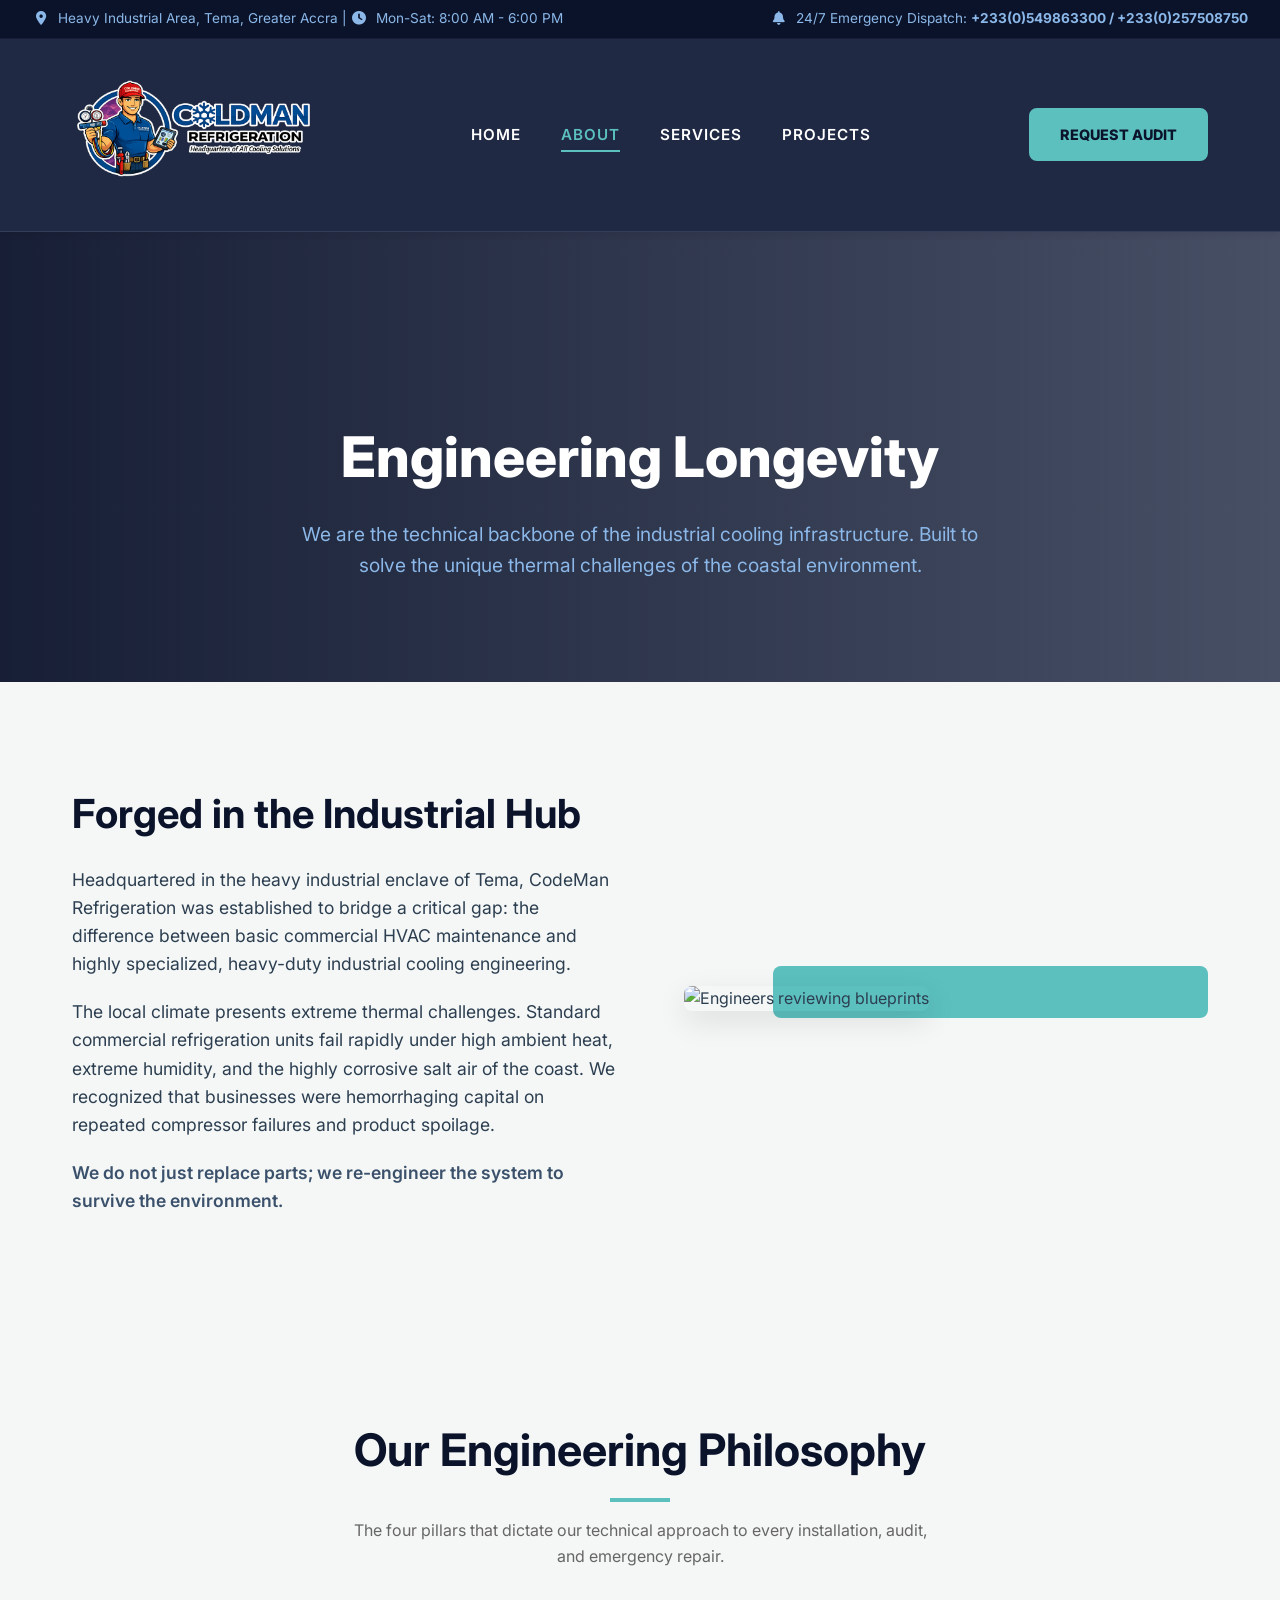
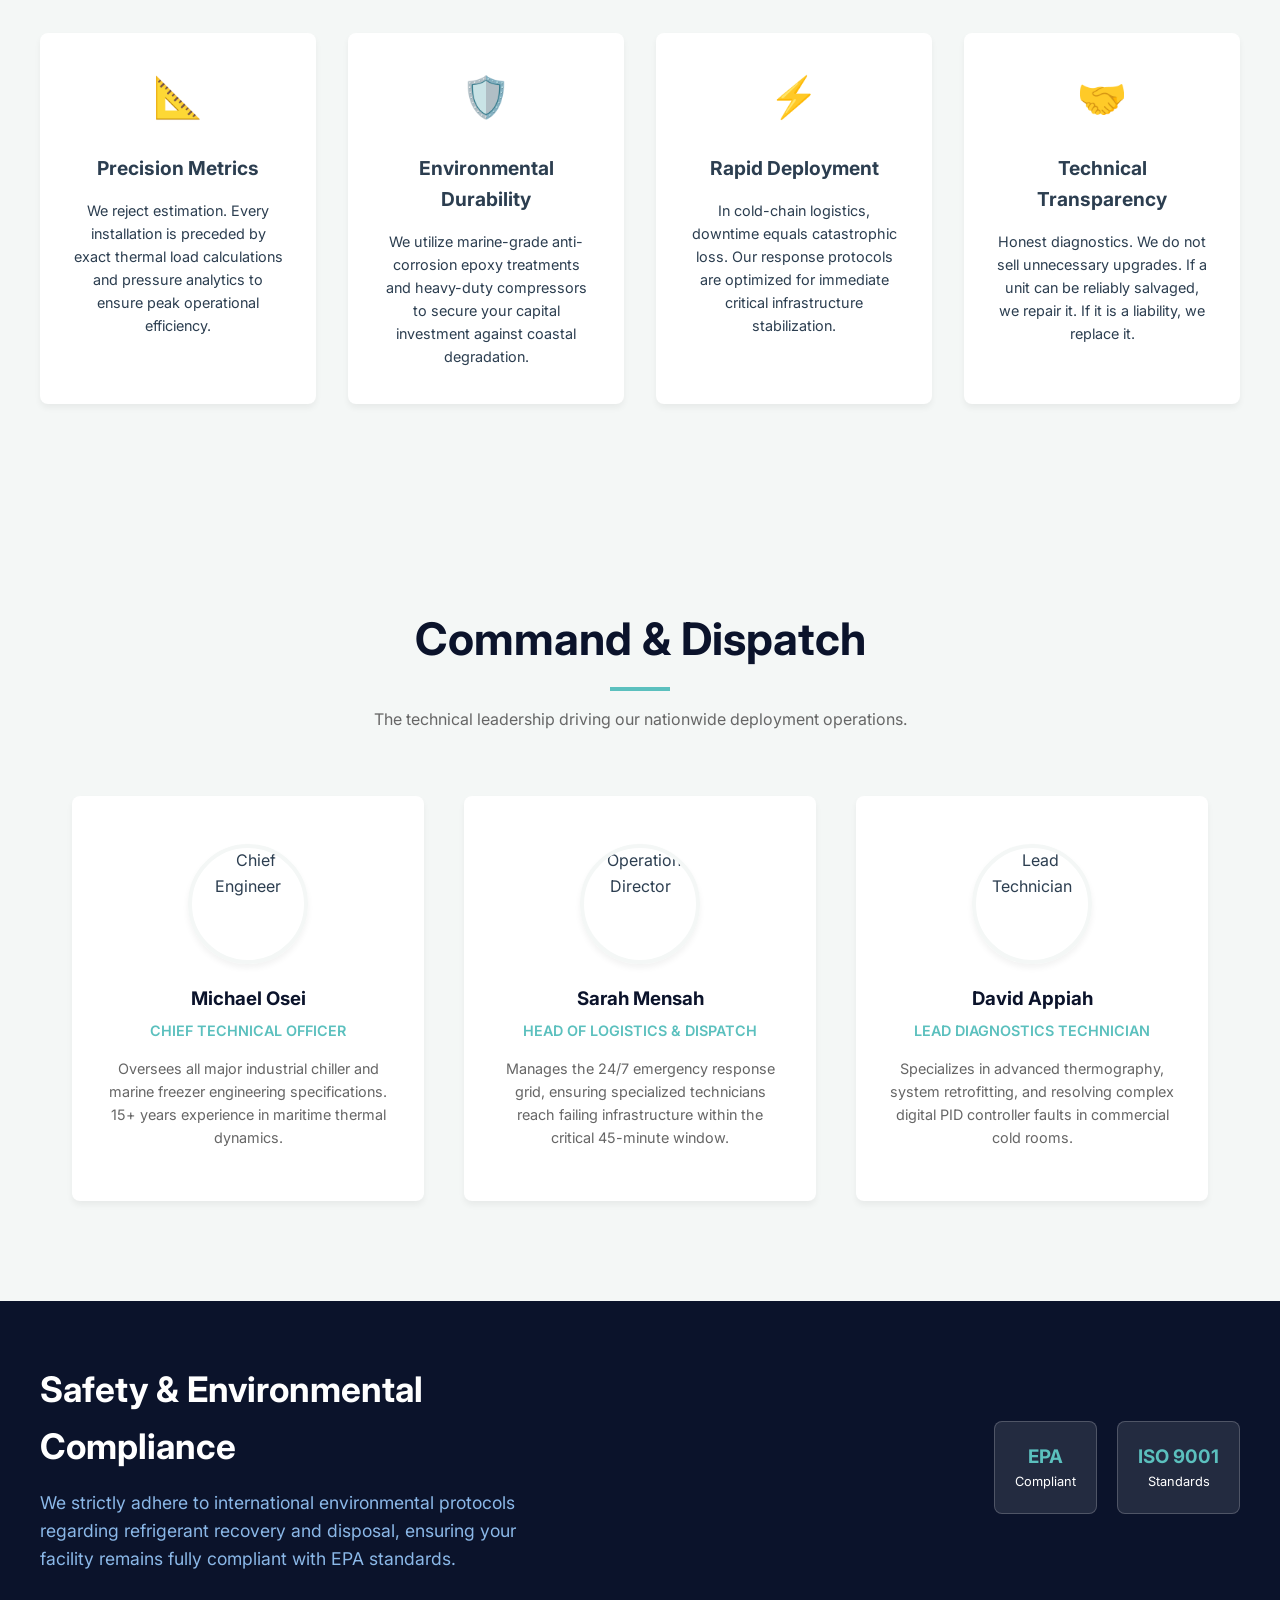
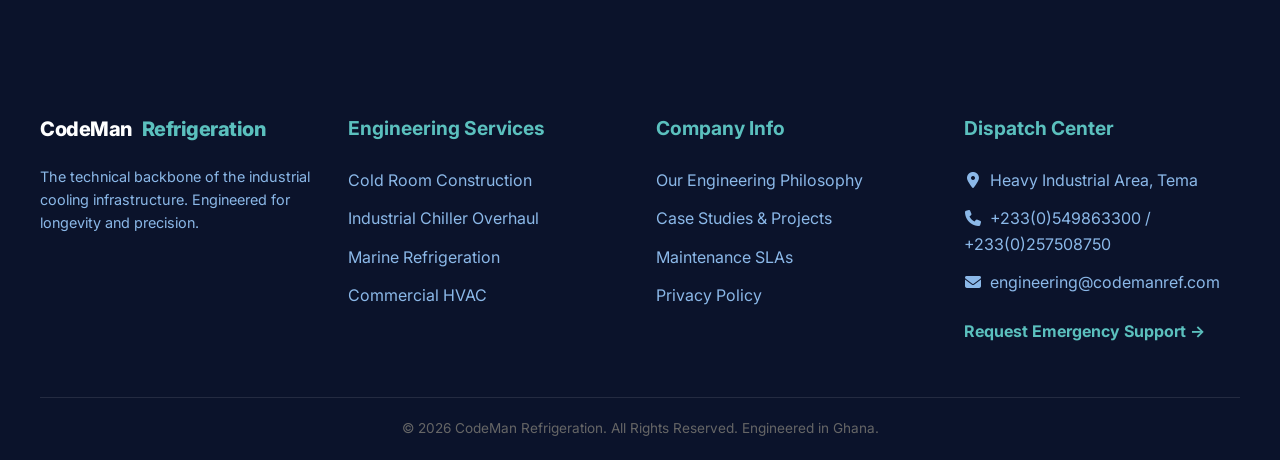
==== about.html @ 7877c906 "Add files via upload" ====
<!DOCTYPE html>
<html lang="en">
<head>
    <meta charset="UTF-8">
    <meta name="viewport" content="width=device-width, initial-scale=1.0">
    <meta name="description" content="The history, team, and engineering philosophy of CodeMan Refrigeration in Tema.">
    <title>About Us | CodeMan Refrigeration</title>
    <link rel="stylesheet" href="style.css">
    <link rel="stylesheet" href="https://cdnjs.cloudflare.com/ajax/libs/font-awesome/6.5.1/css/all.min.css">
    <style>
        /* Specific Styles for About Page Profiles */
        .team-image-wrapper {
            width: 120px;
            height: 120px;
            border-radius: 50%;
            overflow: hidden;
            margin: 0 auto 20px;
            border: 4px solid var(--bg-light);
            box-shadow: var(--shadow-sm);
        }
        .team-image-wrapper img {
            width: 100%;
            height: 100%;
            object-fit: cover;
        }
        .timeline-item {
            border-left: 3px solid var(--highlight);
            padding-left: 20px;
            margin-bottom: 30px;
            position: relative;
        }
        .timeline-item::before {
            content: '';
            position: absolute;
            left: -10px;
            top: 0;
            width: 17px;
            height: 17px;
            border-radius: 50%;
            background: var(--bg-dark);
            border: 3px solid var(--highlight);
        }
    </style>
</head>
<body>

    <div class="topbar">
        <div><i class="fa-solid fa-location-dot inline-icon"></i>Heavy Industrial Area, Tema, Greater Accra | <i class="fa-solid fa-clock inline-icon"></i>Mon-Sat: 8:00 AM - 6:00 PM</div>
        <div><i class="fa-solid fa-bell inline-icon"></i>24/7 Emergency Dispatch: <strong>+233(0)549863300 / +233(0)257508750</strong></div>
    </div>

    <header>
    <div class="nav-container">
        <a href="index.html" class="logo">
            <img src="logo.png" alt="Coldman Refrigeration Logo" class="header-logo">
        </a>
        <nav class="nav-links">
            <a href="index.html">Home</a>
            <a href="about.html" class="active" aria-current="page">About</a>
            <a href="services.html">Services</a>
            <a href="projects.html">Projects</a>
        </nav>
        <a href="contact.html" class="btn-primary">Request Audit</a>
    </div>
</header>

    <section class="hero" style="min-height: 50vh; background: linear-gradient(to right, rgba(11, 19, 43, 0.95), rgba(28, 37, 65, 0.8)), url('https://images.unsplash.com/photo-1504917595217-d4dc5ebe6122?ixlib=rb-4.0.3&auto=format&fit=crop&w=1920&q=80') center/cover; display: flex; align-items: center; padding-top: 80px;">
        <div class="container text-center animate-fade-in" style="color: var(--text-light);">
            <h1 style="font-size: 3.5rem; font-weight: 800; margin-bottom: 1rem;">Engineering Longevity</h1>
            <p style="font-size: 1.2rem; color: var(--text-muted); max-width: 700px; margin: 0 auto;">We are the technical backbone of the industrial cooling infrastructure. Built to solve the unique thermal challenges of the coastal environment.</p>
        </div>
    </section>

    <section class="section-padding container">
        <div class="grid-2" style="align-items: center;">
            <div>
                <h2 style="font-size: 2.5rem; color: var(--bg-dark); margin-bottom: 20px;">Forged in the Industrial Hub</h2>
                <p style="font-size: 1.1rem; margin-bottom: 20px;">Headquartered in the heavy industrial enclave of Tema, CodeMan Refrigeration was established to bridge a critical gap: the difference between basic commercial HVAC maintenance and highly specialized, heavy-duty industrial cooling engineering.</p>
                
                <p style="font-size: 1.1rem; margin-bottom: 20px;">The local climate presents extreme thermal challenges. Standard commercial refrigeration units fail rapidly under high ambient heat, extreme humidity, and the highly corrosive salt air of the coast. We recognized that businesses were hemorrhaging capital on repeated compressor failures and product spoilage.</p>
                
                <p style="font-size: 1.1rem; font-weight: 600; color: var(--accent-blue);">We do not just replace parts; we re-engineer the system to survive the environment.</p>
            </div>
            
            <div style="position: relative; padding: 20px;">
                <div style="position: absolute; top: 0; right: 0; width: 80%; height: 80%; background: var(--highlight); border-radius: var(--radius); z-index: -1;"></div>
                <img src="https://images.unsplash.com/photo-1581091226825-a6a2a5aee158?ixlib=rb-4.0.3&auto=format&fit=crop&w=800&q=80" alt="Engineers reviewing blueprints" style="width: 100%; border-radius: var(--radius); box-shadow: var(--shadow-md);">
            </div>
        </div>
    </section>

    <section class="section-padding" style="background-color: var(--bg-light);">
        <div class="container">
            <div class="section-header">
                <h2>Our Engineering Philosophy</h2>
                <p style="max-width: 600px; margin: 0 auto; color: #666;">The four pillars that dictate our technical approach to every installation, audit, and emergency repair.</p>
            </div>

            <div class="grid-4">
                <div class="service-card text-center" style="padding: 2rem;">
                    <div class="service-icon" style="font-size: 2.5rem; color: var(--highlight);">📐</div>
                    <h3 style="font-size: 1.2rem; margin-bottom: 15px;">Precision Metrics</h3>
                    <p style="font-size: 0.9rem;">We reject estimation. Every installation is preceded by exact thermal load calculations and pressure analytics to ensure peak operational efficiency.</p>
                </div>

                <div class="service-card text-center" style="padding: 2rem;">
                    <div class="service-icon" style="font-size: 2.5rem; color: var(--highlight);">🛡️</div>
                    <h3 style="font-size: 1.2rem; margin-bottom: 15px;">Environmental Durability</h3>
                    <p style="font-size: 0.9rem;">We utilize marine-grade anti-corrosion epoxy treatments and heavy-duty compressors to secure your capital investment against coastal degradation.</p>
                </div>

                <div class="service-card text-center" style="padding: 2rem;">
                    <div class="service-icon" style="font-size: 2.5rem; color: var(--highlight);">⚡</div>
                    <h3 style="font-size: 1.2rem; margin-bottom: 15px;">Rapid Deployment</h3>
                    <p style="font-size: 0.9rem;">In cold-chain logistics, downtime equals catastrophic loss. Our response protocols are optimized for immediate critical infrastructure stabilization.</p>
                </div>

                <div class="service-card text-center" style="padding: 2rem;">
                    <div class="service-icon" style="font-size: 2.5rem; color: var(--highlight);">🤝</div>
                    <h3 style="font-size: 1.2rem; margin-bottom: 15px;">Technical Transparency</h3>
                    <p style="font-size: 0.9rem;">Honest diagnostics. We do not sell unnecessary upgrades. If a unit can be reliably salvaged, we repair it. If it is a liability, we replace it.</p>
                </div>
            </div>
        </div>
    </section>

    <section class="section-padding container">
        <div class="section-header">
            <h2>Command & Dispatch</h2>
            <p style="max-width: 600px; margin: 0 auto; color: #666;">The technical leadership driving our nationwide deployment operations.</p>
        </div>

        <div class="grid-3">
            <div class="service-card text-center">
                <div class="team-image-wrapper">
                    <img src="https://images.unsplash.com/photo-1560250097-0b93528c311a?ixlib=rb-4.0.3&auto=format&fit=crop&w=400&q=80" alt="Chief Engineer">
                </div>
                <h3 style="color: var(--bg-dark); margin-bottom: 5px;">Michael Osei</h3>
                <p style="color: var(--highlight); font-weight: 600; font-size: 0.9rem; text-transform: uppercase; margin-bottom: 15px;">Chief Technical Officer</p>
                <p style="font-size: 0.9rem; color: #666;">Oversees all major industrial chiller and marine freezer engineering specifications. 15+ years experience in maritime thermal dynamics.</p>
            </div>

            <div class="service-card text-center">
                <div class="team-image-wrapper">
                    <img src="https://images.unsplash.com/photo-1573496359142-b8d87734a5a2?ixlib=rb-4.0.3&auto=format&fit=crop&w=400&q=80" alt="Operations Director">
                </div>
                <h3 style="color: var(--bg-dark); margin-bottom: 5px;">Sarah Mensah</h3>
                <p style="color: var(--highlight); font-weight: 600; font-size: 0.9rem; text-transform: uppercase; margin-bottom: 15px;">Head of Logistics & Dispatch</p>
                <p style="font-size: 0.9rem; color: #666;">Manages the 24/7 emergency response grid, ensuring specialized technicians reach failing infrastructure within the critical 45-minute window.</p>
            </div>

            <div class="service-card text-center">
                <div class="team-image-wrapper">
                    <img src="https://images.unsplash.com/photo-1581092795360-fd1ca04f0952?ixlib=rb-4.0.3&auto=format&fit=crop&w=400&q=80" alt="Lead Technician">
                </div>
                <h3 style="color: var(--bg-dark); margin-bottom: 5px;">David Appiah</h3>
                <p style="color: var(--highlight); font-weight: 600; font-size: 0.9rem; text-transform: uppercase; margin-bottom: 15px;">Lead Diagnostics Technician</p>
                <p style="font-size: 0.9rem; color: #666;">Specializes in advanced thermography, system retrofitting, and resolving complex digital PID controller faults in commercial cold rooms.</p>
            </div>
        </div>
    </section>

    <section style="background-color: var(--bg-dark); color: white; padding: 60px 2rem; text-align: center;">
        <div class="container grid-2" style="align-items: center; text-align: left;">
            <div>
                <h2 style="font-size: 2.2rem; margin-bottom: 15px;">Safety & Environmental Compliance</h2>
                <p style="color: var(--text-muted); font-size: 1.1rem; max-width: 500px;">We strictly adhere to international environmental protocols regarding refrigerant recovery and disposal, ensuring your facility remains fully compliant with EPA standards.</p>
            </div>
            <div style="display: flex; gap: 20px; justify-content: flex-end; flex-wrap: wrap;">
                <div style="background: rgba(255,255,255,0.1); padding: 20px; border-radius: var(--radius); text-align: center; border: 1px solid rgba(255,255,255,0.2);">
                    <h3 style="color: var(--highlight);">EPA</h3>
                    <p style="font-size: 0.8rem;">Compliant</p>
                </div>
                <div style="background: rgba(255,255,255,0.1); padding: 20px; border-radius: var(--radius); text-align: center; border: 1px solid rgba(255,255,255,0.2);">
                    <h3 style="color: var(--highlight);">ISO 9001</h3>
                    <p style="font-size: 0.8rem;">Standards</p>
                </div>
            </div>
        </div>
    </section>

    <footer class="fat-footer">
        <div class="container grid-4 footer-top">
            <div style="grid-column: span 1;">
                <a href="index.html" class="logo" style="margin-bottom: 20px;">CodeMan<span>Refrigeration</span></a>
                <p style="color: var(--text-muted); font-size: 0.9rem;">The technical backbone of the industrial cooling infrastructure. Engineered for longevity and precision.</p>
            </div>
            
            <div class="footer-lists">
                <h4>Engineering Services</h4>
                <ul>
                    <li><a href="services.html#coldrooms">Cold Room Construction</a></li>
                    <li><a href="services.html#chillers">Industrial Chiller Overhaul</a></li>
                    <li><a href="services.html#marine">Marine Refrigeration</a></li>
                    <li><a href="services.html#hvac">Commercial HVAC</a></li>
                </ul>
            </div>

            <div class="footer-lists">
                <h4>Company Info</h4>
                <ul>
                    <li><a href="about.html">Our Engineering Philosophy</a></li>
                    <li><a href="projects.html">Case Studies & Projects</a></li>
                    <li><a href="terms.html">Maintenance SLAs</a></li>
                    <li><a href="privacy.html">Privacy Policy</a></li>
                </ul>
            </div>

            <div class="footer-lists">
                <h4>Dispatch Center</h4>
                <ul>
                    <li style="color: var(--text-muted);"><i class="fa-solid fa-location-dot inline-icon"></i>Heavy Industrial Area, Tema</li>
                    <li style="color: var(--text-muted);"><i class="fa-solid fa-phone inline-icon"></i>+233(0)549863300 / +233(0)257508750</li>
                    <li style="color: var(--text-muted);"><i class="fa-solid fa-envelope inline-icon"></i>engineering@codemanref.com</li>
                    <li><a href="contact.html" style="color: var(--highlight); font-weight: bold; display: inline-block; margin-top: 10px;">Request Emergency Support &rarr;</a></li>
                </ul>
            </div>
        </div>
        <div class="container text-center" style="font-size: 0.85rem; color: #666;">
            <p>&copy; 2026 CodeMan Refrigeration. All Rights Reserved. Engineered in Ghana.</p>
        </div>
    </footer>

</body>
</html>
---- style.css ----
/* ==========================================================================
   CodeMan Refrigeration - Master Stylesheet
   ========================================================================== */

@import url('https://fonts.googleapis.com/css2?family=Inter:wght@300;400;600;800&family=Roboto+Mono:wght@400;700&display=swap');

:root {
    /* Color Palette */
    --bg-dark: #0B132B;
    --bg-panel: #1C2541;
    --accent-blue: #3A506B;
    --highlight: #5BC0BE;
    --highlight-hover: #4eb0ae;
    --text-light: #FFFFFF;
    --text-muted: #8bb8e8;
    --bg-light: #f4f7f6;
    --text-dark: #2c3e50;
    --danger: #e74c3c;
    --success: #2ecc71;

    /* Typography */
    --font-primary: 'Inter', sans-serif;
    --font-mono: 'Roboto Mono', monospace;

    /* Layout & Transitions */
    --transition: all 0.3s cubic-bezier(0.25, 0.8, 0.25, 1);
    --radius: 8px;
    --shadow-sm: 0 4px 6px rgba(0,0,0,0.05);
    --shadow-md: 0 10px 30px rgba(0,0,0,0.1);
}

/* --- Base Reset & Accessibility --- */
*, *::before, *::after {
    margin: 0;
    padding: 0;
    box-sizing: border-box;
}

html {
    scroll-behavior: smooth;
}

body {
    font-family: var(--font-primary);
    background-color: var(--bg-light);
    color: var(--text-dark);
    line-height: 1.6;
    overflow-x: hidden;
}

/* Custom Scrollbar */
::-webkit-scrollbar { width: 10px; }
::-webkit-scrollbar-track { background: var(--bg-light); }
::-webkit-scrollbar-thumb { background: var(--accent-blue); border-radius: 5px; }
::-webkit-scrollbar-thumb:hover { background: var(--bg-panel); }

/* --- Topbar & Navigation --- */
.topbar {
    background-color: var(--bg-dark);
    color: var(--text-muted);
    font-size: 0.85rem;
    padding: 8px 2rem;
    display: flex;
    justify-content: space-between;
    border-bottom: 1px solid rgba(255,255,255,0.05);
}

header {
    background-color: rgba(28, 37, 65, 0.98);
    backdrop-filter: blur(10px);
    position: sticky;
    width: 100%;
    top: 0;
    z-index: 1000;
    border-bottom: 1px solid rgba(255, 255, 255, 0.1);
    box-shadow: var(--shadow-sm);
}

.nav-container {
    max-width: 1200px;
    margin: 0 auto;
    padding: 1rem 2rem;
    display: flex;
    justify-content: space-between;
    align-items: center;
}
.logo {
    display: flex;
    align-items: center;
    text-decoration: none;
}

.header-logo {
    /* Constrain the height to fit the header naturally */
    max-height: 160px; 
    width: auto;
    /* Optional: Add a slight negative margin if the image has built-in white space */
    object-fit: contain;
}

.logo {
    font-size: 1.8rem;
    font-weight: 800;
    color: var(--text-light);
    text-decoration: none;
    letter-spacing: -0.5px;
    display: flex;
    align-items: center;
    gap: 10px;
}

.logo span { color: var(--highlight); }

.nav-links {
    display: flex;
    gap: 2.5rem;
}

.nav-links a {
    color: var(--text-light);
    text-decoration: none;
    font-weight: 600;
    font-size: 0.95rem;
    text-transform: uppercase;
    letter-spacing: 1px;
    position: relative;
    transition: var(--transition);
}

.nav-links a::after {
    content: '';
    position: absolute;
    width: 0;
    height: 2px;
    bottom: -5px;
    left: 0;
    background-color: var(--highlight);
    transition: var(--transition);
}

.nav-links a:hover::after, .nav-links a.active::after { width: 100%; }
.nav-links a:hover, .nav-links a.active { color: var(--highlight); }

/* --- Buttons --- */
.btn-primary {
    background-color: var(--highlight);
    color: var(--bg-dark);
    padding: 0.8rem 1.8rem;
    border-radius: var(--radius);
    text-decoration: none;
    font-weight: 800;
    text-transform: uppercase;
    font-size: 0.9rem;
    transition: var(--transition);
    border: 2px solid var(--highlight);
    cursor: pointer;
    display: inline-block;
}

.btn-primary:hover {
    background-color: transparent;
    color: var(--highlight);
    transform: translateY(-2px);
    box-shadow: 0 4px 15px rgba(91, 192, 190, 0.3);
}

.btn-secondary {
    background-color: transparent;
    color: var(--text-light);
    padding: 0.8rem 1.8rem;
    border-radius: var(--radius);
    text-decoration: none;
    font-weight: 800;
    text-transform: uppercase;
    border: 2px solid var(--text-light);
    transition: var(--transition);
}

.btn-secondary:hover {
    background-color: var(--text-light);
    color: var(--bg-dark);
}
.inline-icon {
    display: inline-block;
    width: 1.1rem;
    margin-right: 0.5rem;
    text-align: center;
}
/* --- Layout & Utilities --- */
.section-padding { padding: 100px 2rem; }
.container { max-width: 1200px; margin: 0 auto; }
.text-center { text-align: center; }
.mt-2 { margin-top: 2rem; }
.mb-2 { margin-bottom: 2rem; }

.section-header {
    text-align: center;
    margin-bottom: 4rem;
    max-width: 800px;
    margin-left: auto;
    margin-right: auto;
}

.section-header h2 {
    font-size: 2.8rem;
    color: var(--bg-dark);
    margin-bottom: 1rem;
    position: relative;
    padding-bottom: 15px;
}

.section-header h2::after {
    content: '';
    position: absolute;
    bottom: 0;
    left: 50%;
    transform: translateX(-50%);
    width: 60px;
    height: 4px;
    background-color: var(--highlight);
}

/* --- Grids & Cards --- */
.grid-2 { display: grid; grid-template-columns: repeat(2, 1fr); gap: 3rem; }
.grid-3 { display: grid; grid-template-columns: repeat(auto-fit, minmax(320px, 1fr)); gap: 2.5rem; align-items: start; justify-items: stretch; }
.grid-4 { display: grid; grid-template-columns: repeat(auto-fit, minmax(250px, 1fr)); gap: 2rem; }

.project-image-wrapper {
    overflow: hidden;
    border-radius: var(--radius);
    position: relative;
}

.project-image-wrapper img {
    width: 100%;
    height: auto;
    display: block;
    object-fit: cover;
}

.services-grid {
    display: flex;
    gap: 50px;
    align-items: flex-start;
}

.service-card {
    background: #ffffff;
    padding: 3rem 2rem;
    border-radius: var(--radius);
    box-shadow: var(--shadow-sm);
    transition: var(--transition);
    border-bottom: 4px solid transparent;
    height: 100%;
    display: flex;
    flex-direction: column;
}

.service-card:hover {
    transform: translateY(-10px);
    border-bottom: 4px solid var(--highlight);
    box-shadow: var(--shadow-md);
}

.service-icon {
    font-size: 3.5rem;
    margin-bottom: 1.5rem;
    color: var(--accent-blue);
}

/* --- Tables (For Technical Specs) --- */
.tech-table {
    width: 100%;
    border-collapse: collapse;
    margin: 2rem 0;
    background: white;
    box-shadow: var(--shadow-sm);
    border-radius: var(--radius);
    overflow: hidden;
}

.tech-table th, .tech-table td {
    padding: 15px 20px;
    text-align: left;
    border-bottom: 1px solid #eee;
}

.tech-table th {
    background-color: var(--bg-dark);
    color: white;
    font-weight: 600;
}

.tech-table tr:hover { background-color: #f9fcfb; }

/* --- Fat Footer --- */
.fat-footer {
    background-color: var(--bg-dark);
    color: var(--text-light);
    padding: 80px 2rem 20px;
}

.footer-top { border-bottom: 1px solid rgba(255,255,255,0.1); padding-bottom: 40px; margin-bottom: 20px; }
.footer-lists h4 { color: var(--highlight); margin-bottom: 1.5rem; font-size: 1.2rem; }
.footer-lists ul { list-style: none; }
.footer-lists li { margin-bottom: 0.8rem; }
.footer-lists a { color: var(--text-muted); text-decoration: none; transition: var(--transition); }
.footer-lists a:hover { color: var(--highlight); padding-left: 5px; }

/* Ensure footer columns are equal width and content wraps correctly */
.fat-footer .grid-4 { grid-template-columns: repeat(4, 1fr); }
.fat-footer .grid-4 > div { min-width: 0; }
.fat-footer .logo { font-size: 1.25rem; margin-bottom: 0.6rem; }

/* --- Hero Slider --- */
.hero-slider {
    position: absolute;
    top: 0;
    left: 0;
    width: 100%;
    height: 100%;
    z-index: 1;
}

.hero-slide {
    position: absolute;
    top: 0;
    left: 0;
    width: 100%;
    height: 100%;
    object-fit: cover;
    opacity: 0;
    transition: opacity 1s ease-in-out;
}

.hero-slide.active {
    opacity: 1;
}

.hero-overlay {
    position: absolute;
    top: 0;
    left: 0;
    width: 100%;
    height: 100%;
    background: linear-gradient(to right, rgba(11, 19, 43, 0.95), rgba(28, 37, 65, 0.8));
    z-index: 1;
}

/* --- Animations --- */
@keyframes fadeIn {
    from { opacity: 0; transform: translateY(20px); }
    to { opacity: 1; transform: translateY(0); }
}

.animate-fade-in {
    animation: fadeIn 1s cubic-bezier(0.25, 0.8, 0.25, 1) forwards;
}

/* --- Responsive Media Queries --- */
@media (max-width: 992px) {
    .grid-2, .grid-3, .grid-4 { grid-template-columns: 1fr; }
    .section-padding { padding: 70px 1.5rem; }
    .hero { min-height: 65vh; }
    .hero h1 { font-size: 3rem !important; max-width: 100% !important; }
    .hero p { font-size: 1rem !important; max-width: 100% !important; }
    .service-card { padding: 2rem 1.5rem; }
    .service-card h3 { font-size: 1.4rem; }
    .tech-table th, .tech-table td { padding: 12px 14px; }
}

@media (max-width: 768px) {
    .topbar {
        flex-direction: column;
        text-align: center;
        gap: 10px;
        padding: 12px 1rem;
    }

    header .nav-container {
        flex-direction: column;
        align-items: stretch;
        gap: 1rem;
        padding: 1rem;
    }

    .logo {
        font-size: 1.5rem;
        justify-content: center;
    }

    .nav-links {
        display: flex;
        flex-wrap: wrap;
        justify-content: center;
        gap: 0.5rem;
        width: 100%;
        padding: 0;
        margin: 0;
    }

    .nav-links a {
        font-size: 0.9rem;
        padding: 0.55rem 0.75rem;
        border-radius: 999px;
        background: rgba(255,255,255,0.08);
        white-space: nowrap;
    }

    .nav-links a:hover,
    .nav-links a.active {
        background: rgba(91, 192, 190, 0.15);
    }

    .btn-primary,
    .btn-secondary {
        width: 100%;
        text-align: center;
        padding-left: 0;
        padding-right: 0;
    }

    .section-header h2 { font-size: 2rem; }
    .section-header { margin-bottom: 2.5rem; }

    .hero { min-height: 60vh; padding-top: 1rem; padding-bottom: 1rem; }
    .hero-overlay { background: linear-gradient(to top, rgba(11, 19, 43, 0.95), rgba(28, 37, 65, 0.6)); }

    .hero .container { padding: 0 1rem; }
    .hero h1,
    .hero p,
    .section-header p,
    .service-card p,
    .footer-lists li {
        word-break: break-word;
        overflow-wrap: break-word;
    }

    .grid-3 { grid-template-columns: 1fr; gap: 2rem; }
    .grid-3 > article { align-self: stretch; }
    .services-grid { flex-direction: column; gap: 1.5rem; }

    .fat-footer .grid-4 { grid-template-columns: 1fr; gap: 1.5rem; }
    .fat-footer { padding: 60px 1rem 20px; }
    .footer-top { display: grid; grid-template-columns: 1fr; gap: 2rem; border-bottom: none; padding-bottom: 0; margin-bottom: 0; }
    .fat-footer .logo { margin-bottom: 0.75rem; }
}

@media (max-width: 576px) {
    .nav-links { gap: 0.4rem; }
    .nav-links a { font-size: 0.82rem; padding: 0.5rem 0.7rem; }
    .section-padding { padding: 55px 0.9rem; }
    .hero h1 { font-size: 2.2rem !important; line-height: 1.1; }
    .hero p { font-size: 0.95rem !important; }
    .section-header h2 { font-size: 1.8rem; }
    .grid-2, .grid-3, .grid-4 { gap: 1.25rem; }
    .service-card { padding: 1.3rem 1rem; }
    .service-card h3 { font-size: 1.25rem; }
    .footer-lists h4 { font-size: 1.05rem; }
    .fat-footer { padding: 50px 0.9rem 20px; }
    .footer-top { gap: 1.25rem; }
    .footer-lists ul { padding-left: 0; }
}
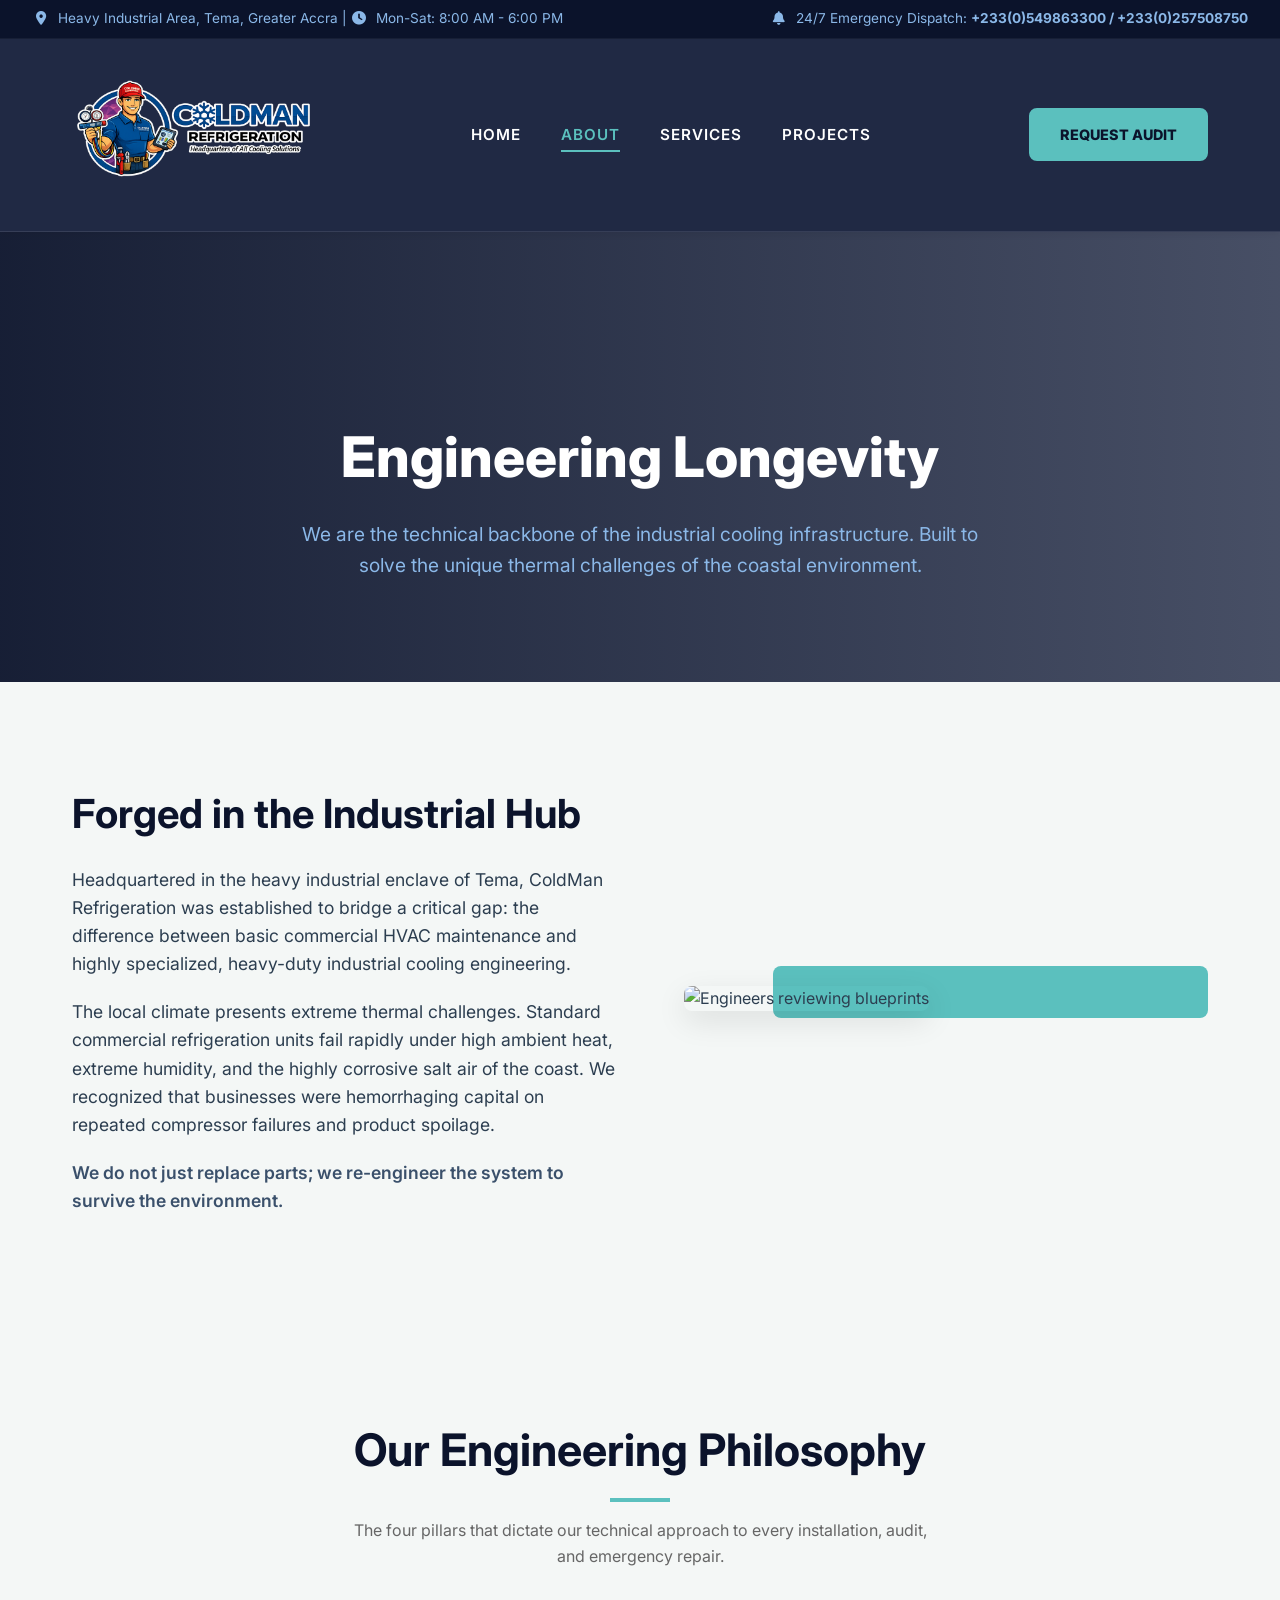
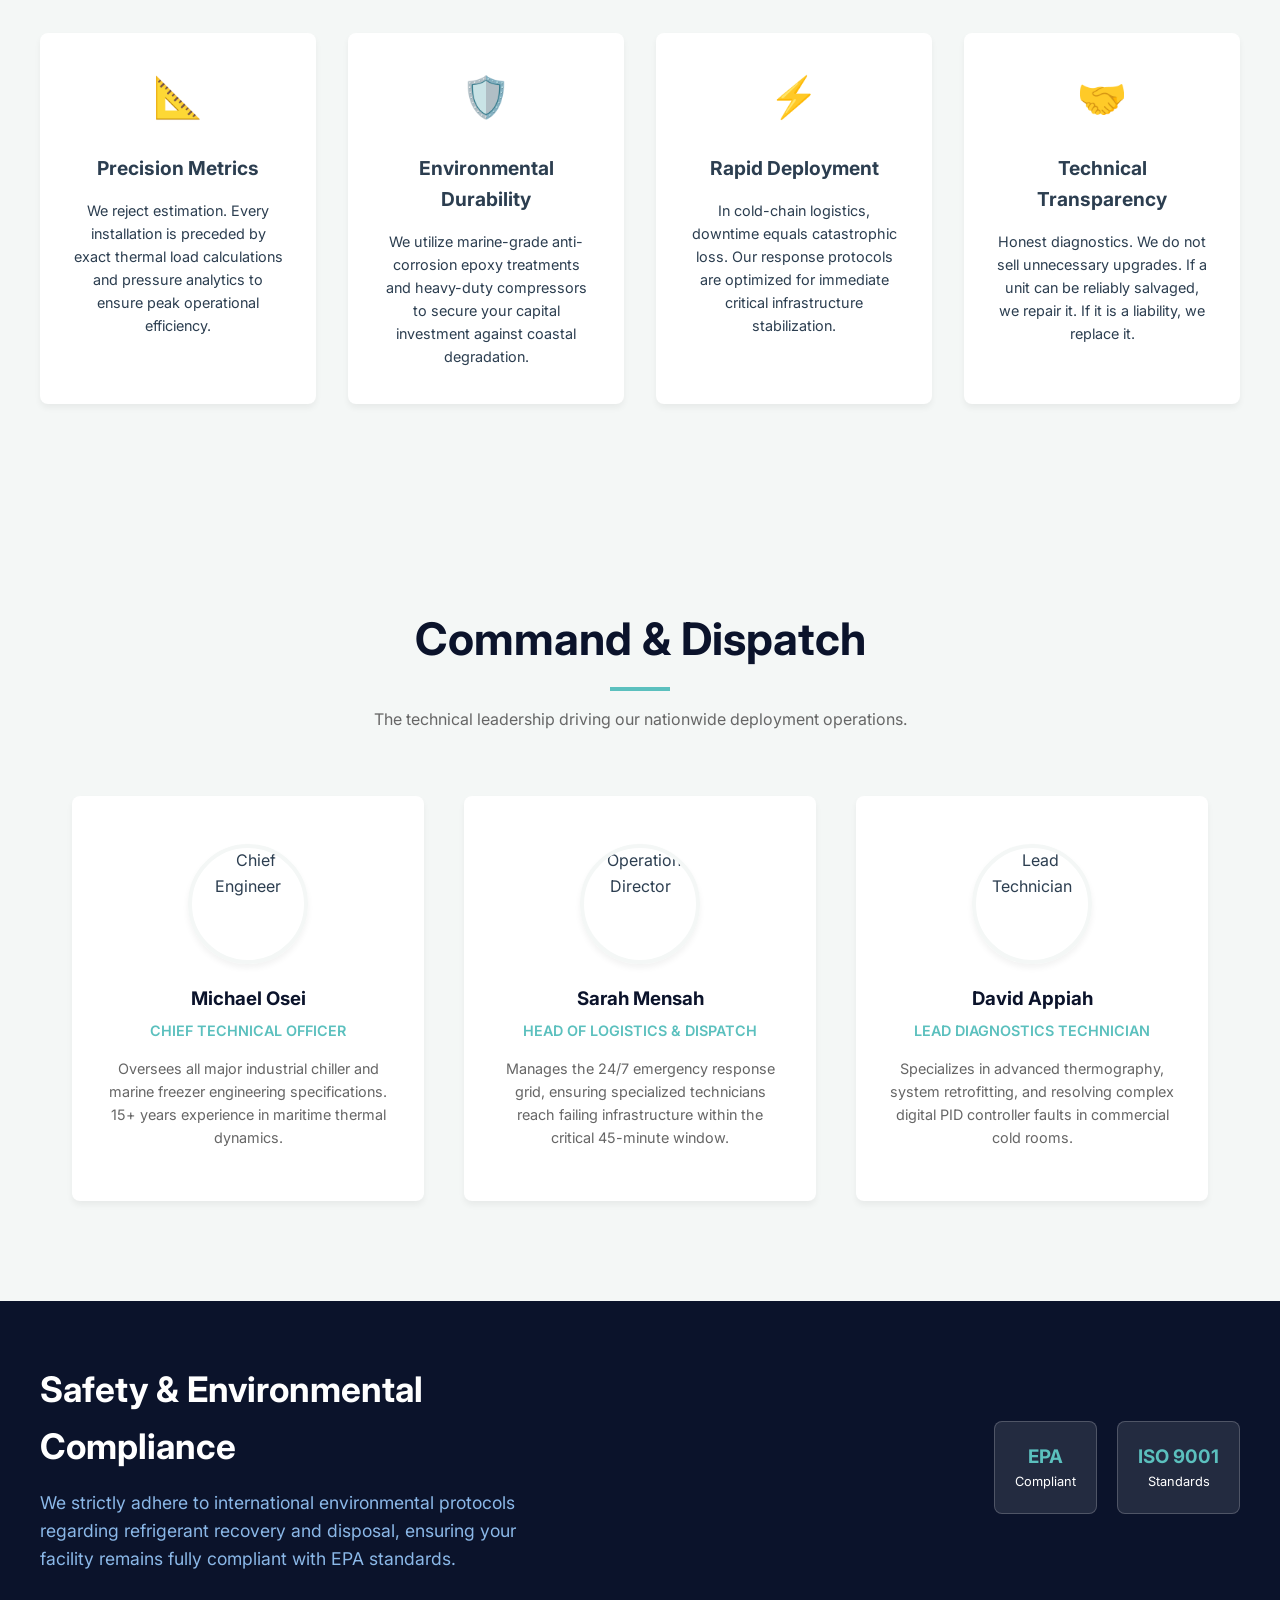
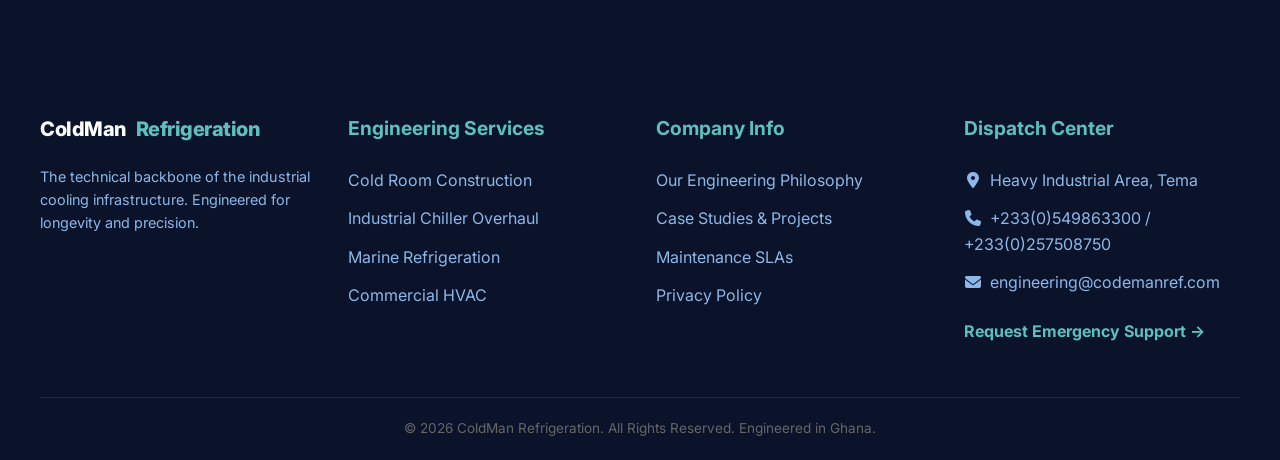
==== commit 1089ccf6: "Added privacy and terms file" ====
--- a/about.html
+++ b/about.html
@@ -3,8 +3,8 @@
 <head>
     <meta charset="UTF-8">
     <meta name="viewport" content="width=device-width, initial-scale=1.0">
-    <meta name="description" content="The history, team, and engineering philosophy of CodeMan Refrigeration in Tema.">
-    <title>About Us | CodeMan Refrigeration</title>
+    <meta name="description" content="The history, team, and engineering philosophy of ColdMan Refrigeration in Tema.">
+    <title>About Us | ColdMan Refrigeration</title>
     <link rel="stylesheet" href="style.css">
     <link rel="stylesheet" href="https://cdnjs.cloudflare.com/ajax/libs/font-awesome/6.5.1/css/all.min.css">
     <style>
@@ -75,7 +75,7 @@
         <div class="grid-2" style="align-items: center;">
             <div>
                 <h2 style="font-size: 2.5rem; color: var(--bg-dark); margin-bottom: 20px;">Forged in the Industrial Hub</h2>
-                <p style="font-size: 1.1rem; margin-bottom: 20px;">Headquartered in the heavy industrial enclave of Tema, CodeMan Refrigeration was established to bridge a critical gap: the difference between basic commercial HVAC maintenance and highly specialized, heavy-duty industrial cooling engineering.</p>
+                <p style="font-size: 1.1rem; margin-bottom: 20px;">Headquartered in the heavy industrial enclave of Tema, ColdMan Refrigeration was established to bridge a critical gap: the difference between basic commercial HVAC maintenance and highly specialized, heavy-duty industrial cooling engineering.</p>
                 
                 <p style="font-size: 1.1rem; margin-bottom: 20px;">The local climate presents extreme thermal challenges. Standard commercial refrigeration units fail rapidly under high ambient heat, extreme humidity, and the highly corrosive salt air of the coast. We recognized that businesses were hemorrhaging capital on repeated compressor failures and product spoilage.</p>
                 
@@ -182,7 +182,7 @@
     <footer class="fat-footer">
         <div class="container grid-4 footer-top">
             <div style="grid-column: span 1;">
-                <a href="index.html" class="logo" style="margin-bottom: 20px;">CodeMan<span>Refrigeration</span></a>
+                <a href="index.html" class="logo" style="margin-bottom: 20px;">ColdMan<span>Refrigeration</span></a>
                 <p style="color: var(--text-muted); font-size: 0.9rem;">The technical backbone of the industrial cooling infrastructure. Engineered for longevity and precision.</p>
             </div>
             
@@ -217,7 +217,7 @@
             </div>
         </div>
         <div class="container text-center" style="font-size: 0.85rem; color: #666;">
-            <p>&copy; 2026 CodeMan Refrigeration. All Rights Reserved. Engineered in Ghana.</p>
+            <p>&copy; 2026 ColdMan Refrigeration. All Rights Reserved. Engineered in Ghana.</p>
         </div>
     </footer>
 
--- a/style.css
+++ b/style.css
@@ -1,5 +1,5 @@
 /* ==========================================================================
-   CodeMan Refrigeration - Master Stylesheet
+   ColdMan Refrigeration - Master Stylesheet
    ========================================================================== */
 
 @import url('https://fonts.googleapis.com/css2?family=Inter:wght@300;400;600;800&family=Roboto+Mono:wght@400;700&display=swap');
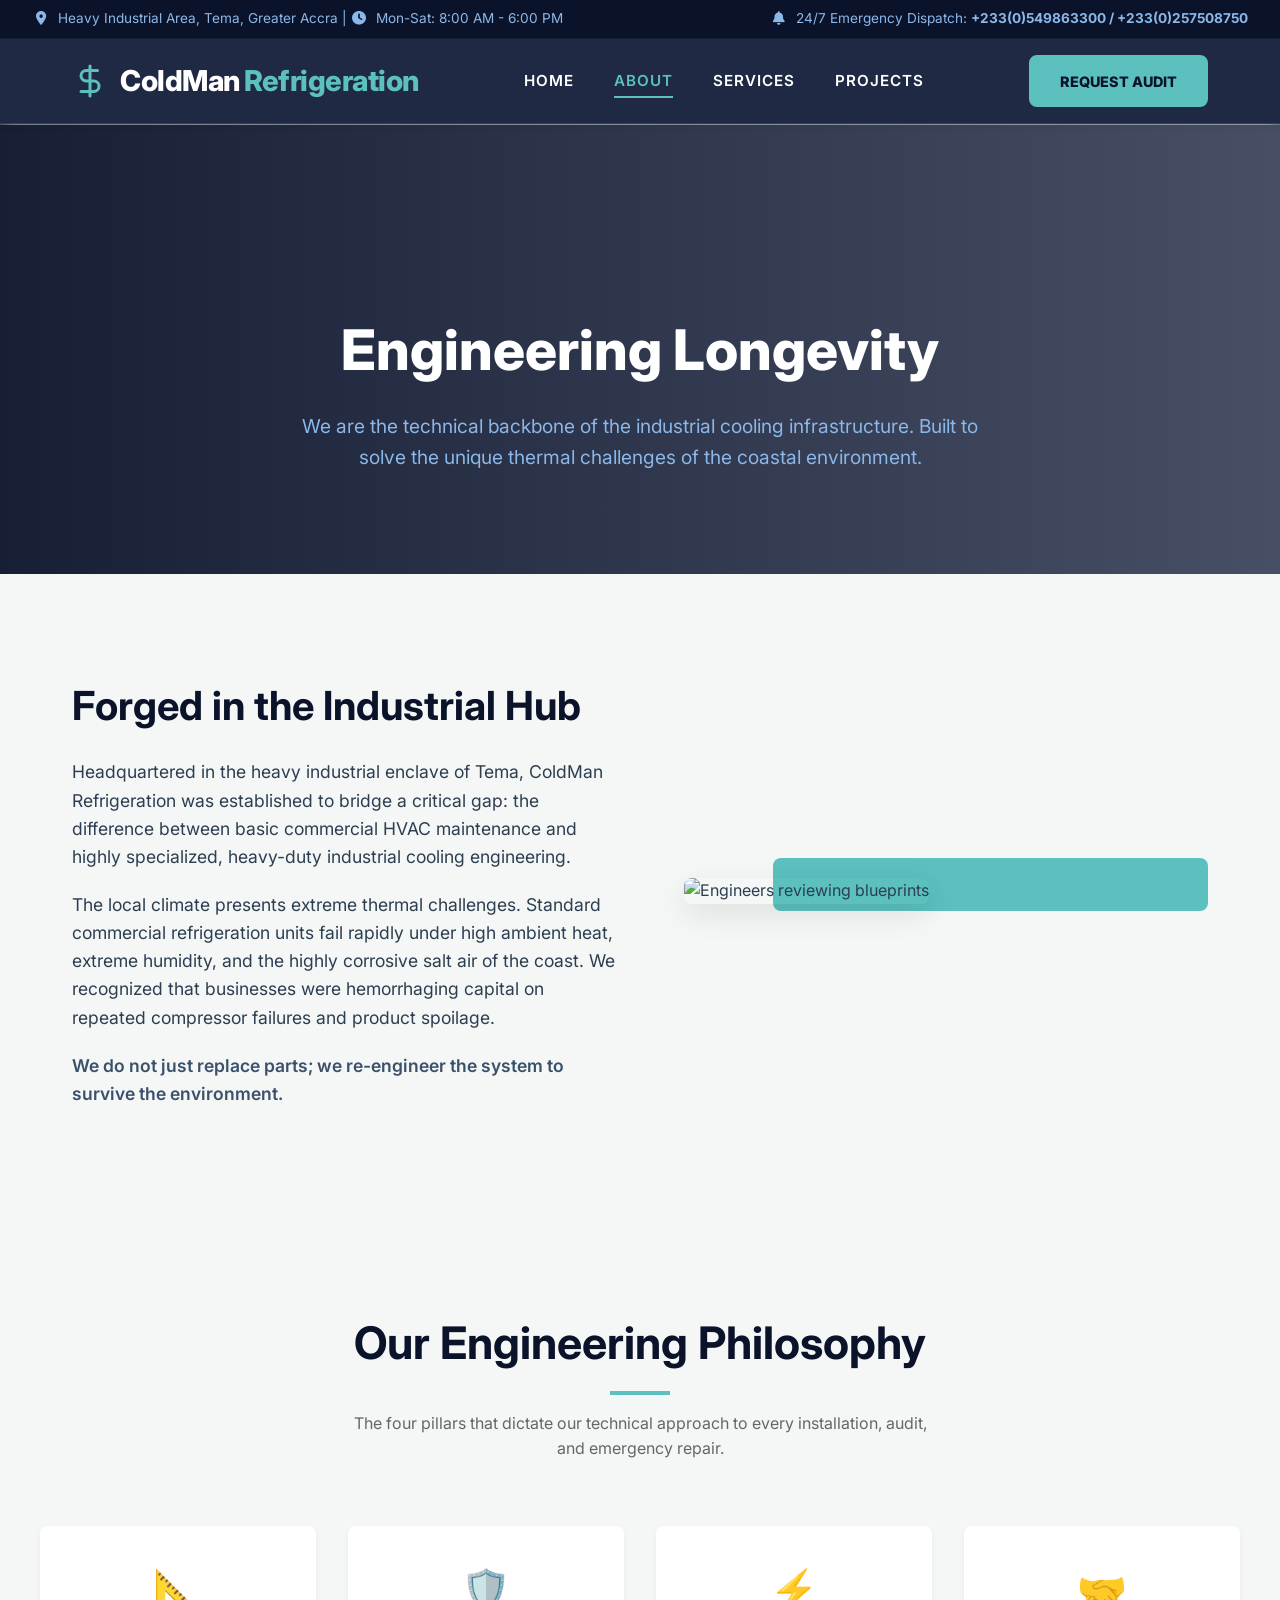
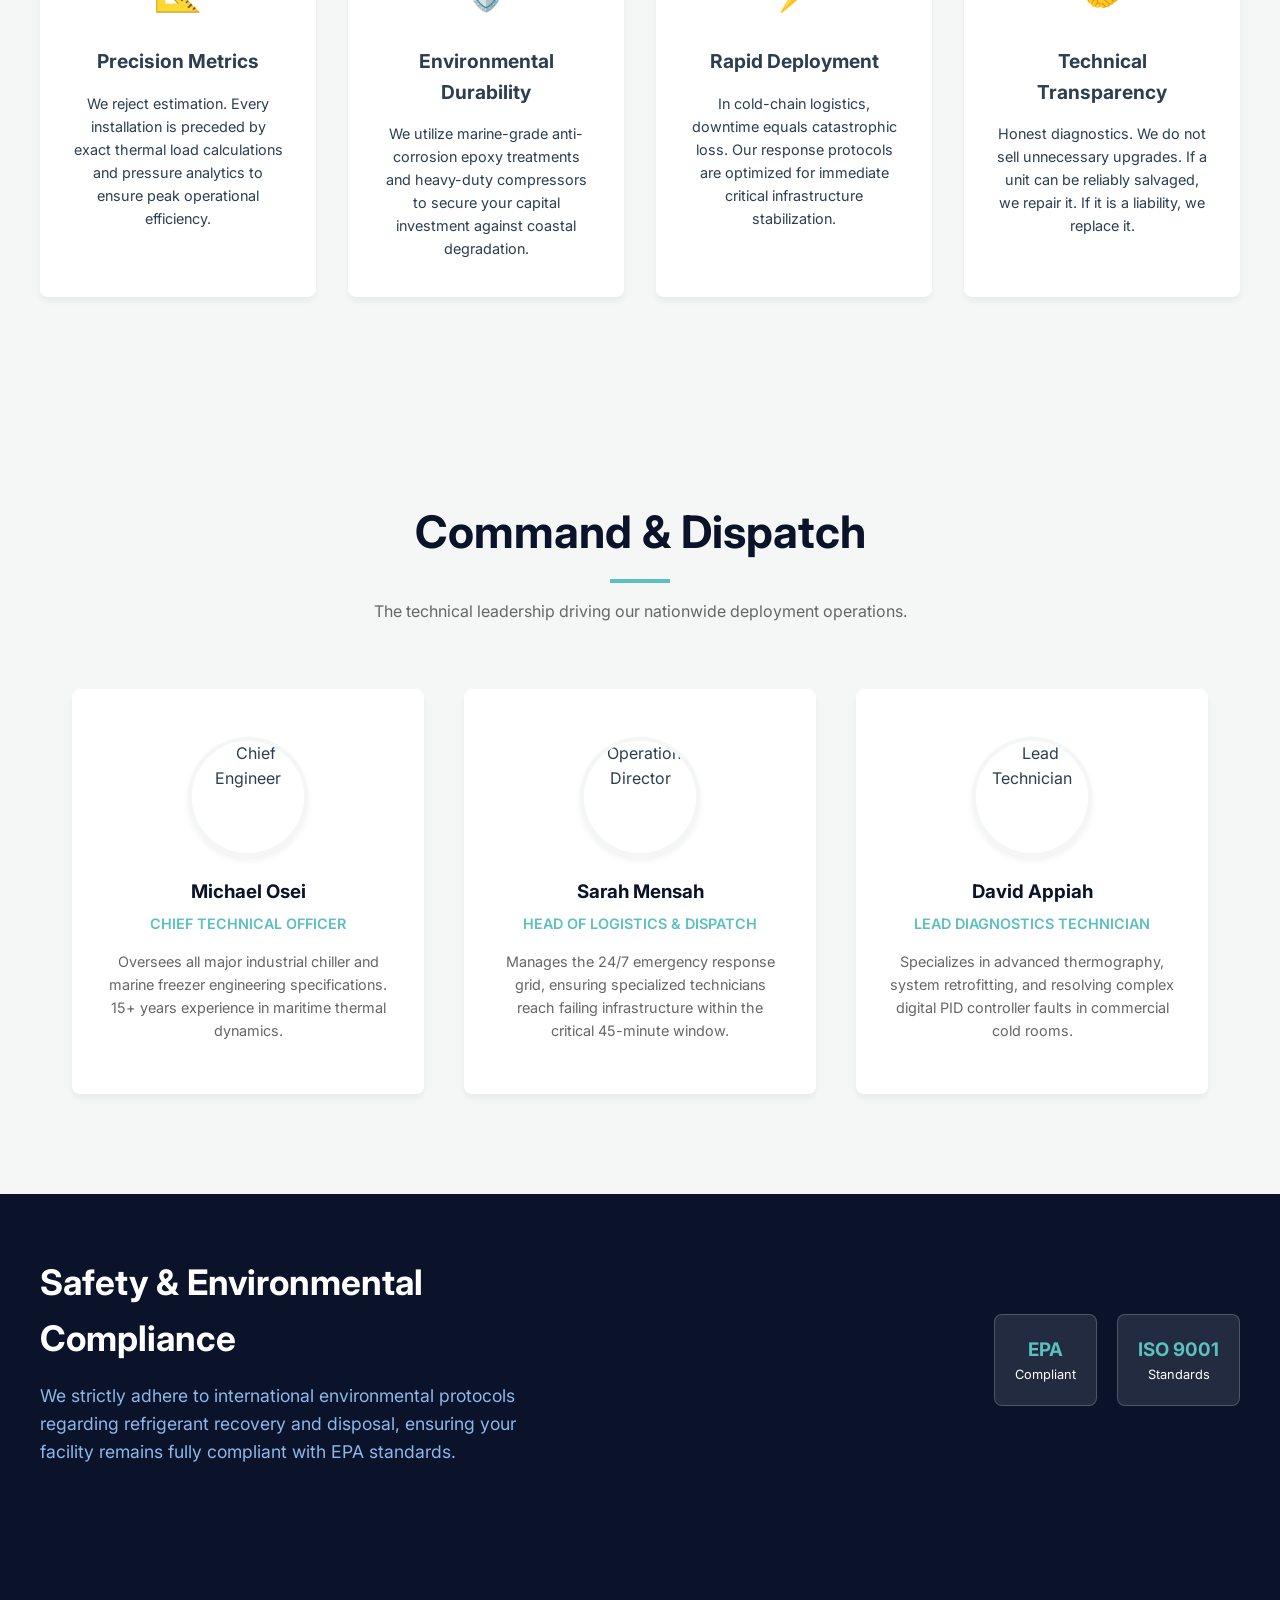
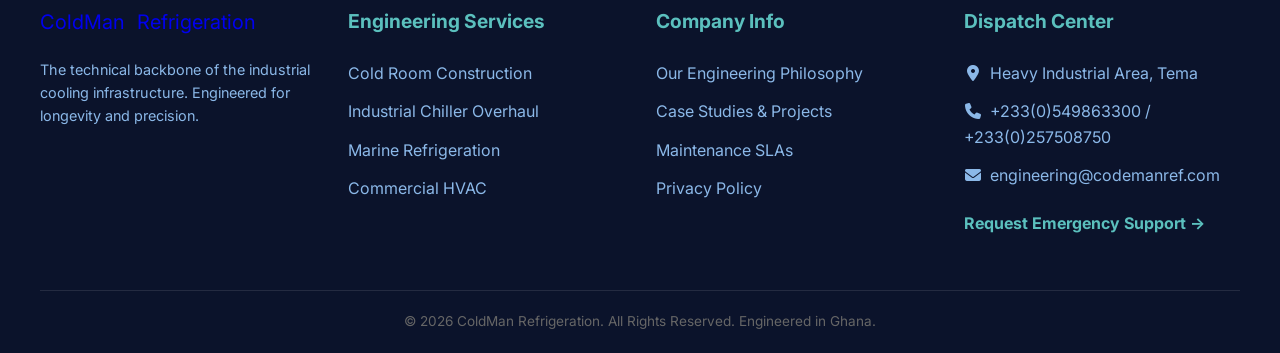
==== commit b5aa1a26: "contact page edited" ====
--- a/about.html
+++ b/about.html
@@ -51,8 +51,9 @@
 
     <header>
     <div class="nav-container">
-        <a href="index.html" class="logo">
-            <img src="logo.png" alt="Coldman Refrigeration Logo" class="header-logo">
+        <a href="index.html" class="logo logo-primary">
+            <svg class="logo-icon" viewBox="0 0 24 24" fill="none" stroke="var(--highlight)" stroke-width="2" stroke-linecap="round" stroke-linejoin="round"><path d="M12 2v20M17 5H9.5a3.5 3.5 0 0 0 0 7h5a3.5 3.5 0 0 1 0 7H6"/></svg>
+            <span class="logo-text">ColdMan<span class="logo-accent">Refrigeration</span></span>
         </a>
         <nav class="nav-links">
             <a href="index.html">Home</a>
--- a/style.css
+++ b/style.css
@@ -83,33 +83,57 @@
     display: flex;
     justify-content: space-between;
     align-items: center;
-}
+    gap: 1.5rem;
+}
+
+/* --- Logo Styling --- */
 .logo {
     display: flex;
     align-items: center;
+    gap: 0.75rem;
     text-decoration: none;
-}
-
-.header-logo {
-    /* Constrain the height to fit the header naturally */
-    max-height: 160px; 
-    width: auto;
-    /* Optional: Add a slight negative margin if the image has built-in white space */
-    object-fit: contain;
-}
-
-.logo {
+    transition: var(--transition);
+    flex-shrink: 0;
+}
+
+.logo-primary {
     font-size: 1.8rem;
     font-weight: 800;
     color: var(--text-light);
-    text-decoration: none;
     letter-spacing: -0.5px;
+}
+
+.logo:hover {
+    opacity: 0.85;
+}
+
+.logo-icon {
+    width: 36px;
+    height: 36px;
+    flex-shrink: 0;
     display: flex;
     align-items: center;
-    gap: 10px;
-}
-
-.logo span { color: var(--highlight); }
+    justify-content: center;
+}
+
+.logo-text {
+    display: flex;
+    align-items: center;
+    white-space: nowrap;
+}
+
+.logo-accent {
+    color: var(--highlight);
+    margin-left: 0.3rem;
+}
+
+/* Image-based logo support */
+.header-logo {
+    max-height: 50px;
+    width: auto;
+    object-fit: contain;
+    display: block;
+}
 
 .nav-links {
     display: flex;
@@ -268,6 +292,56 @@
     color: var(--accent-blue);
 }
 
+/* --- Service Cards with Images --- */
+.service-card-with-image {
+    padding: 0;
+    overflow: hidden;
+    display: flex;
+    flex-direction: column;
+}
+
+.service-image-wrapper {
+    width: 100%;
+    height: 200px;
+    overflow: hidden;
+    border-radius: var(--radius) var(--radius) 0 0;
+    display: flex;
+    align-items: center;
+    justify-content: center;
+    background: linear-gradient(to bottom, rgba(11, 19, 43, 0.3), rgba(11, 19, 43, 0.5));
+}
+
+.service-image-wrapper img {
+    width: 100%;
+    height: 100%;
+    object-fit: cover;
+    transition: var(--transition);
+}
+
+.service-card-with-image:hover .service-image-wrapper img {
+    transform: scale(1.08);
+}
+
+.service-card-with-image h3,
+.service-card-with-image p,
+.service-card-with-image a {
+    padding-left: 2rem;
+    padding-right: 2rem;
+}
+
+.service-card-with-image h3 {
+    padding-top: 1.5rem;
+    padding-bottom: 0.5rem;
+}
+
+.service-card-with-image p {
+    padding-bottom: 0;
+}
+
+.service-card-with-image a {
+    padding-bottom: 2rem;
+}
+
 /* --- Tables (For Technical Specs) --- */
 .tech-table {
     width: 100%;
@@ -359,6 +433,8 @@
 
 /* --- Responsive Media Queries --- */
 @media (max-width: 992px) {
+    .logo-primary { font-size: 1.5rem; }
+    .logo-icon { width: 32px; height: 32px; }
     .grid-2, .grid-3, .grid-4 { grid-template-columns: 1fr; }
     .section-padding { padding: 70px 1.5rem; }
     .hero { min-height: 65vh; }
@@ -384,9 +460,16 @@
         padding: 1rem;
     }
 
+    .logo-primary {
+        font-size: 1.3rem;
+        justify-content: center;
+    }
+
+    .logo-icon { width: 28px; height: 28px; }
+
     .logo {
-        font-size: 1.5rem;
         justify-content: center;
+        width: 100%;
     }
 
     .nav-links {
@@ -440,6 +523,8 @@
     .grid-3 > article { align-self: stretch; }
     .services-grid { flex-direction: column; gap: 1.5rem; }
 
+    .service-image-wrapper { height: 180px; }
+
     .fat-footer .grid-4 { grid-template-columns: 1fr; gap: 1.5rem; }
     .fat-footer { padding: 60px 1rem 20px; }
     .footer-top { display: grid; grid-template-columns: 1fr; gap: 2rem; border-bottom: none; padding-bottom: 0; margin-bottom: 0; }
@@ -447,6 +532,9 @@
 }
 
 @media (max-width: 576px) {
+    .logo-primary { font-size: 1.1rem; }
+    .logo-icon { width: 24px; height: 24px; }
+    .logo-text { font-size: 0.9rem; }
     .nav-links { gap: 0.4rem; }
     .nav-links a { font-size: 0.82rem; padding: 0.5rem 0.7rem; }
     .section-padding { padding: 55px 0.9rem; }
@@ -456,6 +544,10 @@
     .grid-2, .grid-3, .grid-4 { gap: 1.25rem; }
     .service-card { padding: 1.3rem 1rem; }
     .service-card h3 { font-size: 1.25rem; }
+    .service-image-wrapper { height: 160px; }
+    .service-card-with-image h3,
+    .service-card-with-image p,
+    .service-card-with-image a { padding-left: 1rem; padding-right: 1rem; }
     .footer-lists h4 { font-size: 1.05rem; }
     .fat-footer { padding: 50px 0.9rem 20px; }
     .footer-top { gap: 1.25rem; }
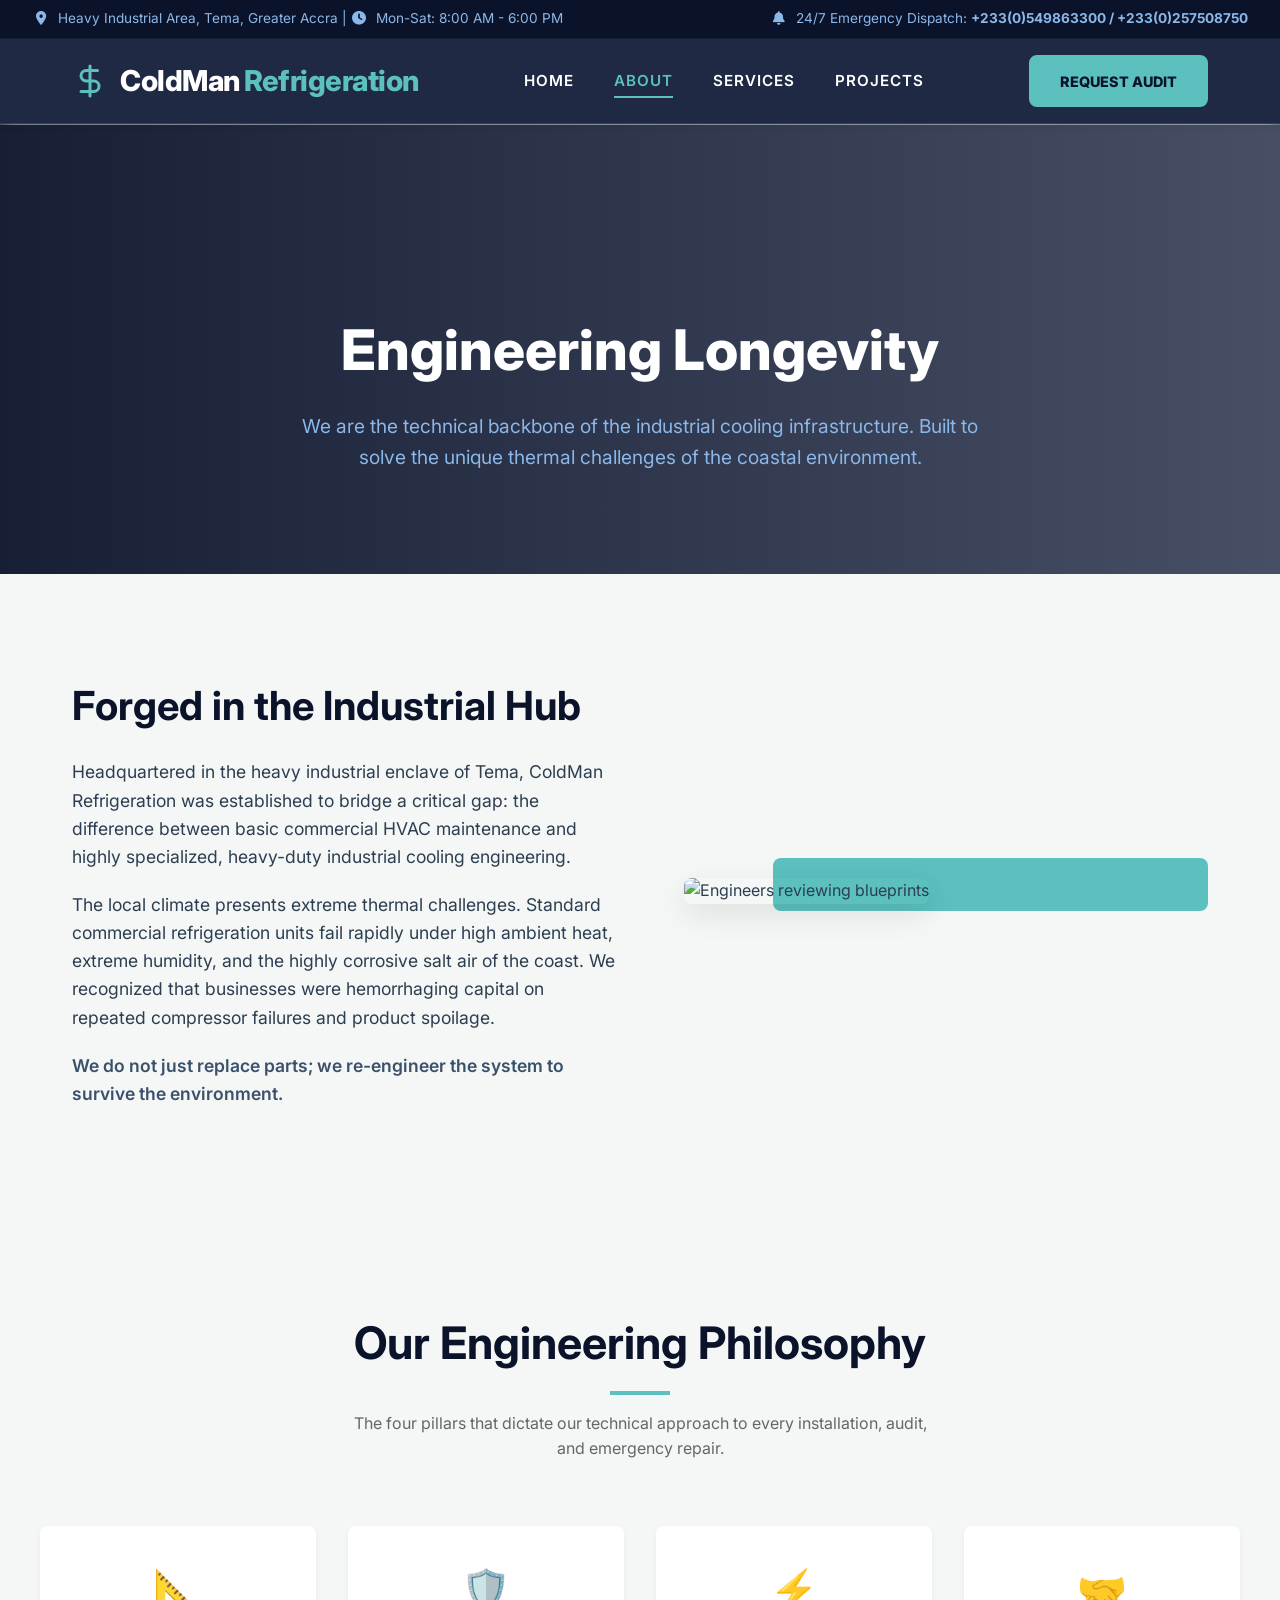
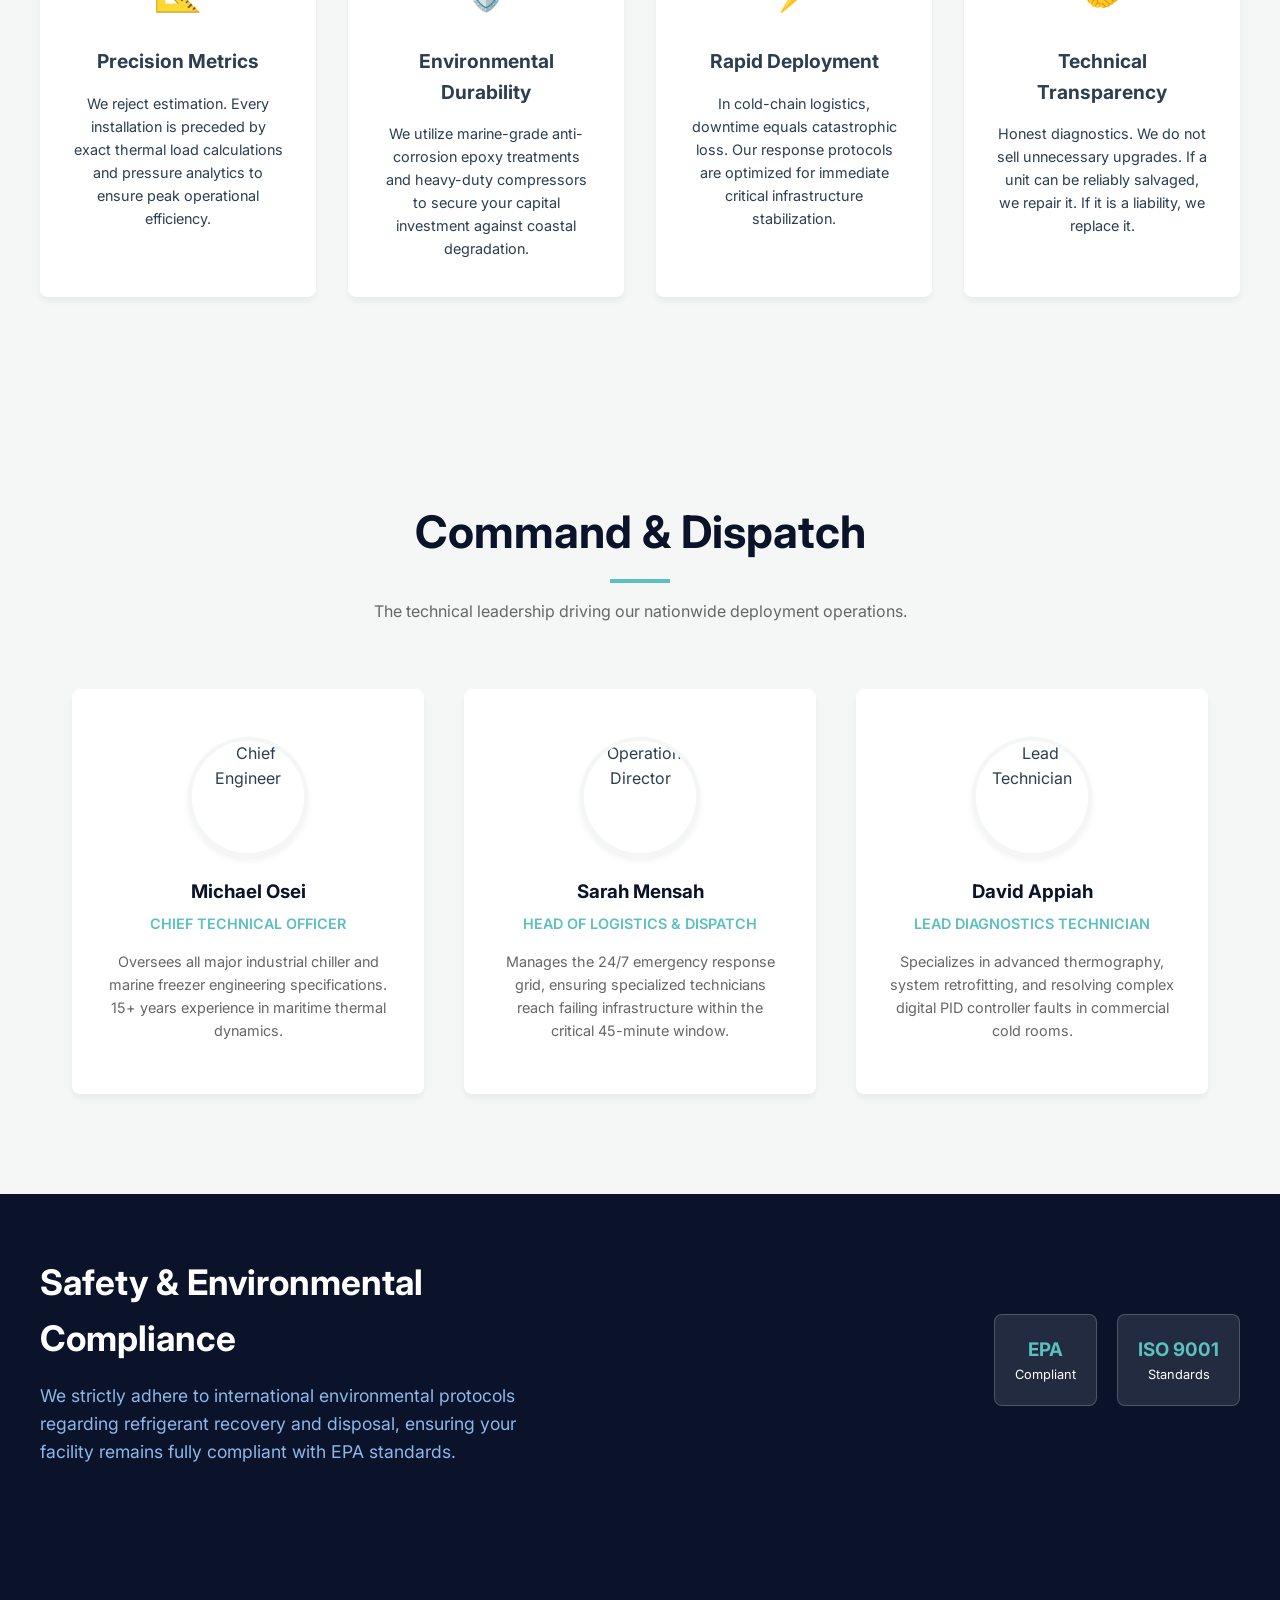
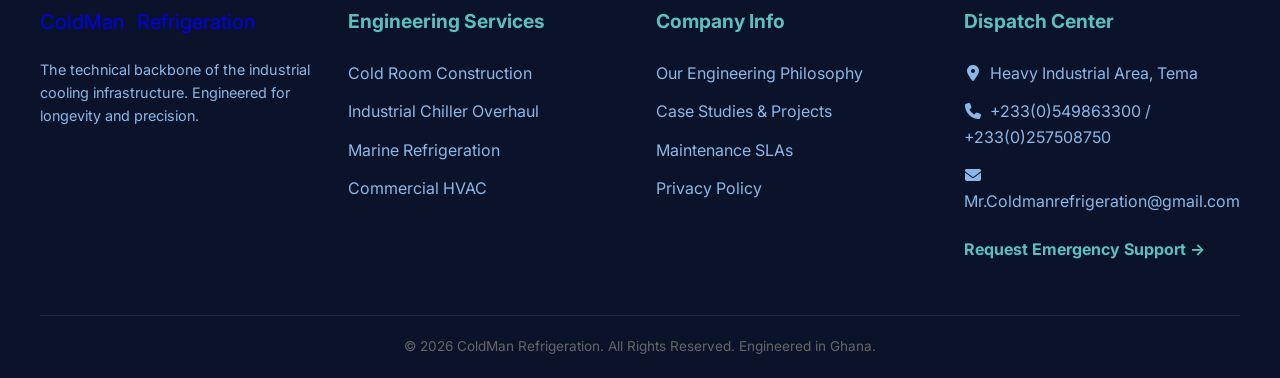
==== commit 42fbab40: "Email info changes" ====
--- a/about.html
+++ b/about.html
@@ -212,7 +212,7 @@
                 <ul>
                     <li style="color: var(--text-muted);"><i class="fa-solid fa-location-dot inline-icon"></i>Heavy Industrial Area, Tema</li>
                     <li style="color: var(--text-muted);"><i class="fa-solid fa-phone inline-icon"></i>+233(0)549863300 / +233(0)257508750</li>
-                    <li style="color: var(--text-muted);"><i class="fa-solid fa-envelope inline-icon"></i>engineering@codemanref.com</li>
+                    <li style="color: var(--text-muted);"><i class="fa-solid fa-envelope inline-icon"></i>Mr.Coldmanrefrigeration@gmail.com</li>
                     <li><a href="contact.html" style="color: var(--highlight); font-weight: bold; display: inline-block; margin-top: 10px;">Request Emergency Support &rarr;</a></li>
                 </ul>
             </div>
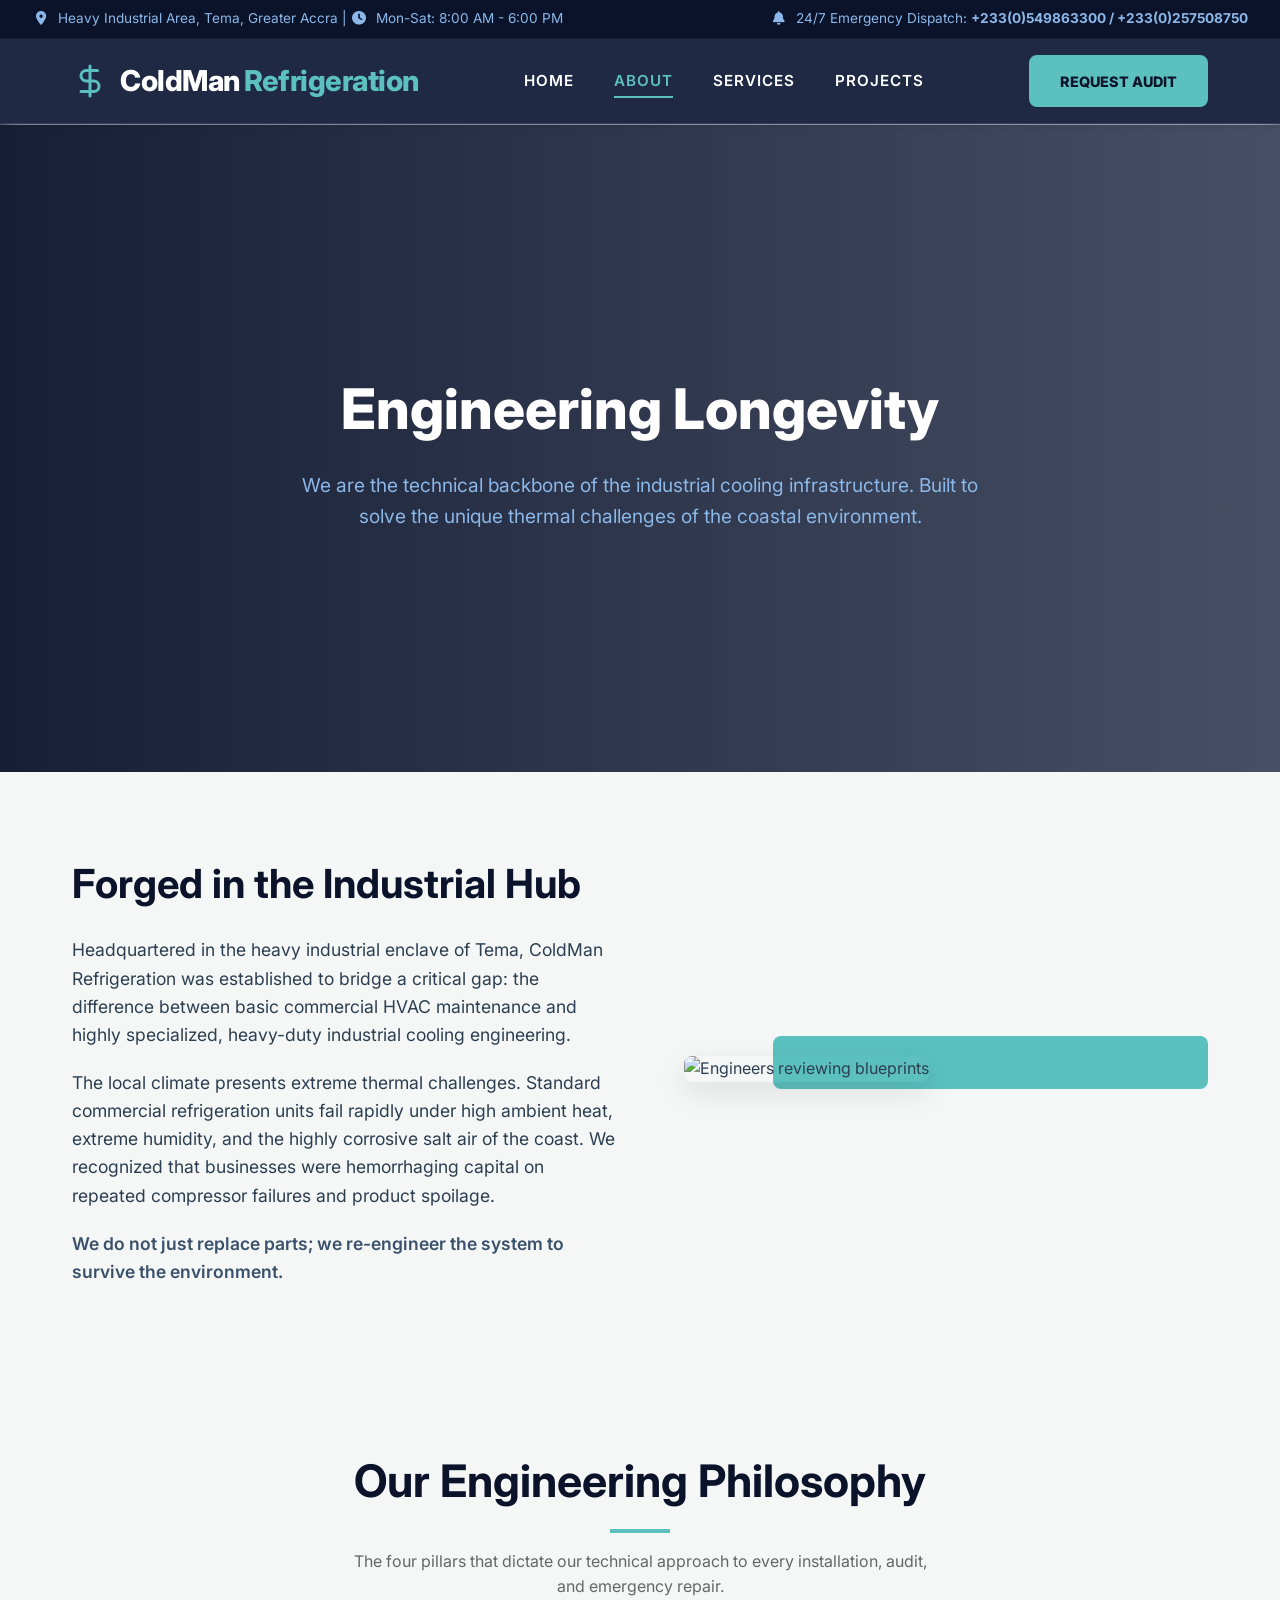
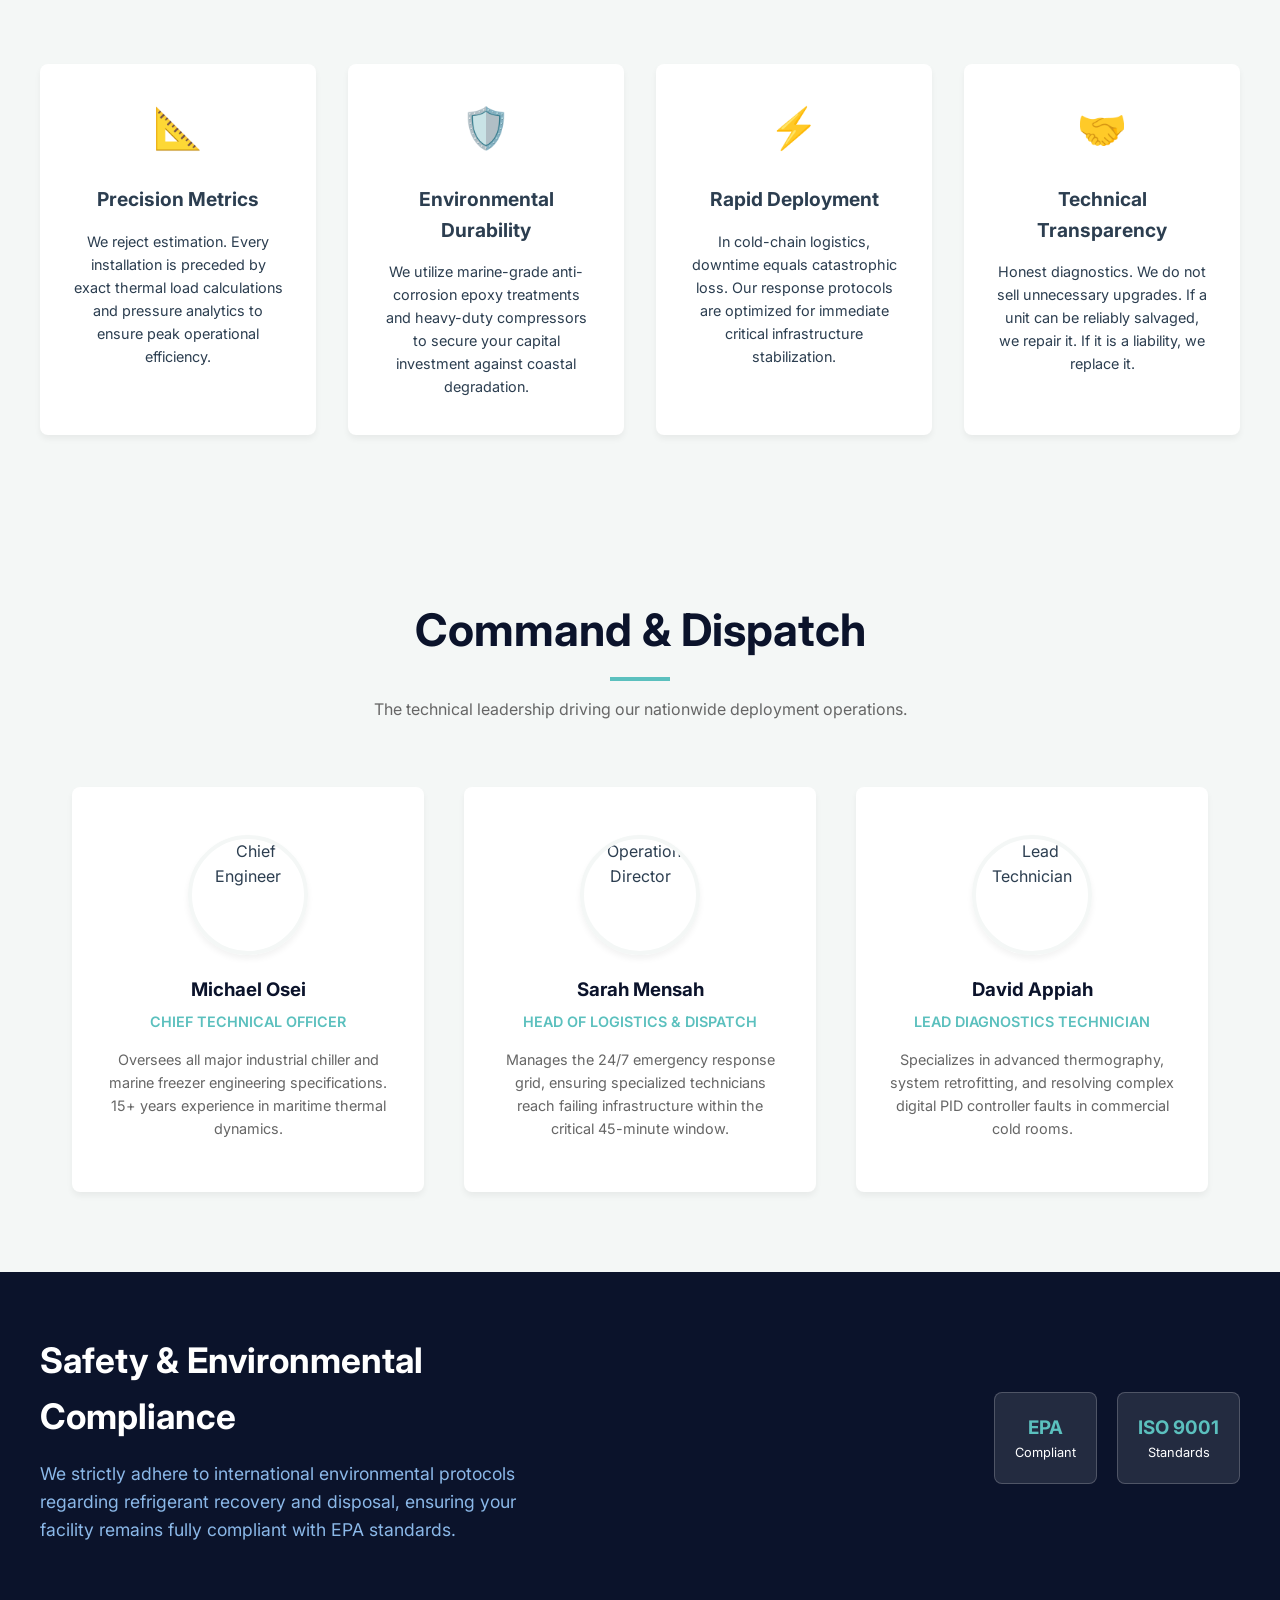
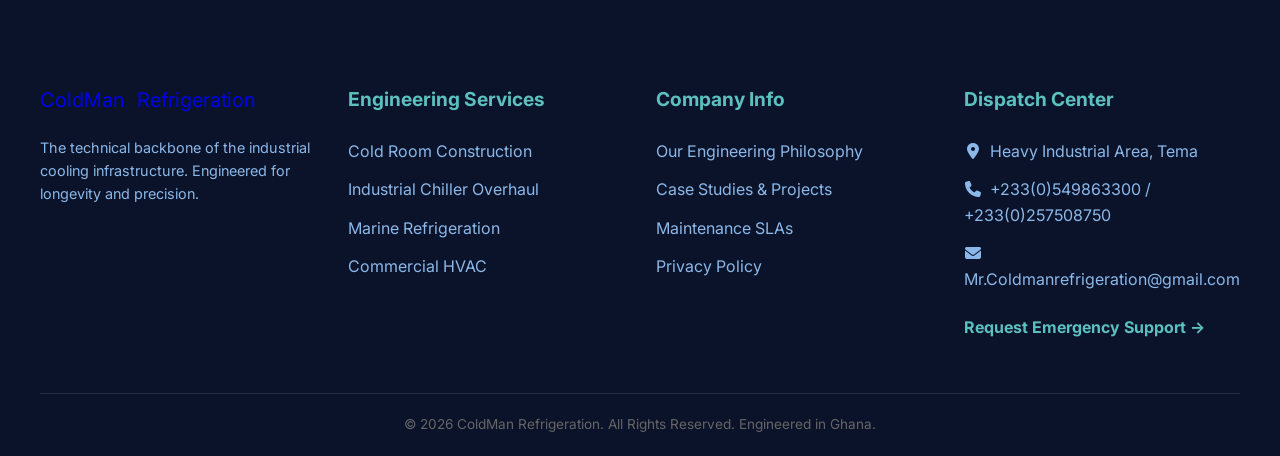
==== commit 6ec68f29: "refined styling" ====
--- a/about.html
+++ b/about.html
@@ -65,7 +65,7 @@
     </div>
 </header>
 
-    <section class="hero" style="min-height: 50vh; background: linear-gradient(to right, rgba(11, 19, 43, 0.95), rgba(28, 37, 65, 0.8)), url('https://images.unsplash.com/photo-1504917595217-d4dc5ebe6122?ixlib=rb-4.0.3&auto=format&fit=crop&w=1920&q=80') center/cover; display: flex; align-items: center; padding-top: 80px;">
+    <section class="hero" style="background: linear-gradient(to right, rgba(11, 19, 43, 0.95), rgba(28, 37, 65, 0.8)), url('https://images.unsplash.com/photo-1504917595217-d4dc5ebe6122?ixlib=rb-4.0.3&auto=format&fit=crop&w=1920&q=80') center/cover; display: flex; align-items: center;">
         <div class="container text-center animate-fade-in" style="color: var(--text-light);">
             <h1 style="font-size: 3.5rem; font-weight: 800; margin-bottom: 1rem;">Engineering Longevity</h1>
             <p style="font-size: 1.2rem; color: var(--text-muted); max-width: 700px; margin: 0 auto;">We are the technical backbone of the industrial cooling infrastructure. Built to solve the unique thermal challenges of the coastal environment.</p>
--- a/style.css
+++ b/style.css
@@ -28,6 +28,30 @@
     --shadow-sm: 0 4px 6px rgba(0,0,0,0.05);
     --shadow-md: 0 10px 30px rgba(0,0,0,0.1);
 }
+
+    /* --- Freezing / Frost Theme (apply by adding `freeze-theme` to the body) --- */
+    .freeze-theme {
+        --bg-dark: #071428;
+        --bg-panel: #0f2a3f;
+        --accent-blue: #5fb6d6;
+        --highlight: #bfeefb;
+        --highlight-hover: #9fe4f3;
+        --text-light: #f7feff;
+        --text-muted: #9fcbe0;
+        --bg-light: #eaf6fb;
+    }
+
+    /* Subtle frost vignette when freeze-theme is active */
+    .freeze-theme body::before,
+    .freeze-theme::before {
+        content: '';
+        position: fixed;
+        inset: 0;
+        pointer-events: none;
+        background-image: radial-gradient(ellipse at top left, rgba(255,255,255,0.03), transparent 25%), radial-gradient(ellipse at bottom right, rgba(255,255,255,0.02), transparent 20%);
+        mix-blend-mode: screen;
+        z-index: 9998;
+    }
 
 /* --- Base Reset & Accessibility --- */
 *, *::before, *::after {
@@ -212,6 +236,7 @@
 }
 /* --- Layout & Utilities --- */
 .section-padding { padding: 100px 2rem; }
+.section-padding { padding: 80px 2rem; }
 .container { max-width: 1200px; margin: 0 auto; }
 .text-center { text-align: center; }
 .mt-2 { margin-top: 2rem; }
@@ -395,6 +420,14 @@
     height: 100%;
     z-index: 1;
 }
+    .hero-slider {
+        position: absolute;
+        top: 0;
+        left: 0;
+        width: 100%;
+        height: 100%;
+        z-index: 0;
+    }
 
 .hero-slide {
     position: absolute;
@@ -406,6 +439,17 @@
     opacity: 0;
     transition: opacity 1s ease-in-out;
 }
+    .hero-slide {
+        position: absolute;
+        top: 0;
+        left: 0;
+        width: 100%;
+        height: 100%;
+        opacity: 0;
+        transition: opacity 1s ease-in-out;
+        background-size: cover;
+        background-position: center;
+    }
 
 .hero-slide.active {
     opacity: 1;
@@ -420,6 +464,31 @@
     background: linear-gradient(to right, rgba(11, 19, 43, 0.95), rgba(28, 37, 65, 0.8));
     z-index: 1;
 }
+    .hero-overlay {
+        position: absolute;
+        top: 0;
+        left: 0;
+        width: 100%;
+        height: 100%;
+        background: linear-gradient(to right, rgba(11, 19, 43, 0.95), rgba(28, 37, 65, 0.8));
+        z-index: 1;
+        pointer-events: none;
+    }
+
+    /* Base hero layout: prefer CSS-based backgrounds; inline styles still work */
+    .hero {
+        min-height: 72vh;
+        position: relative;
+        display: flex;
+        align-items: center;
+        overflow: hidden;
+        background-size: cover;
+        background-position: center;
+        background-repeat: no-repeat;
+        padding-top: 3.5rem;
+        padding-bottom: 3.5rem;
+    }
+    .hero .container { position: relative; z-index: 2; }
 
 /* --- Animations --- */
 @keyframes fadeIn {
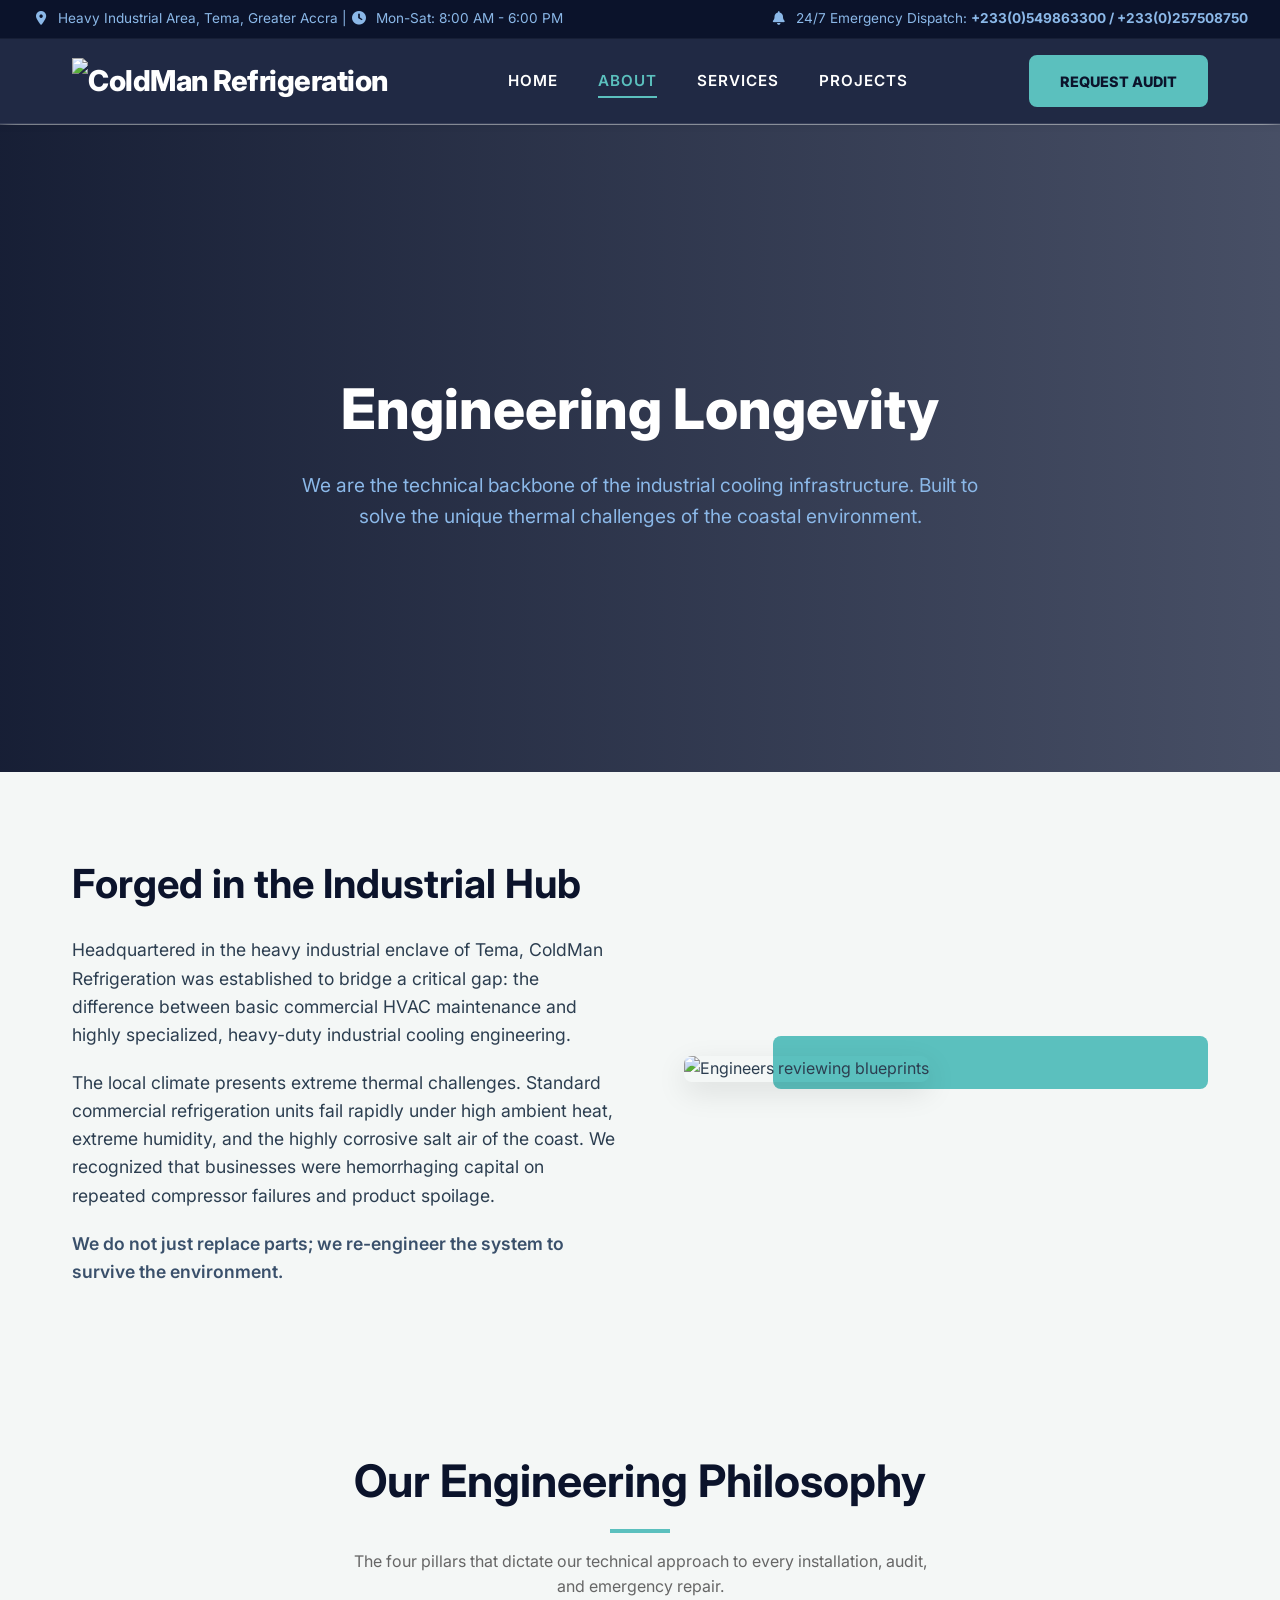
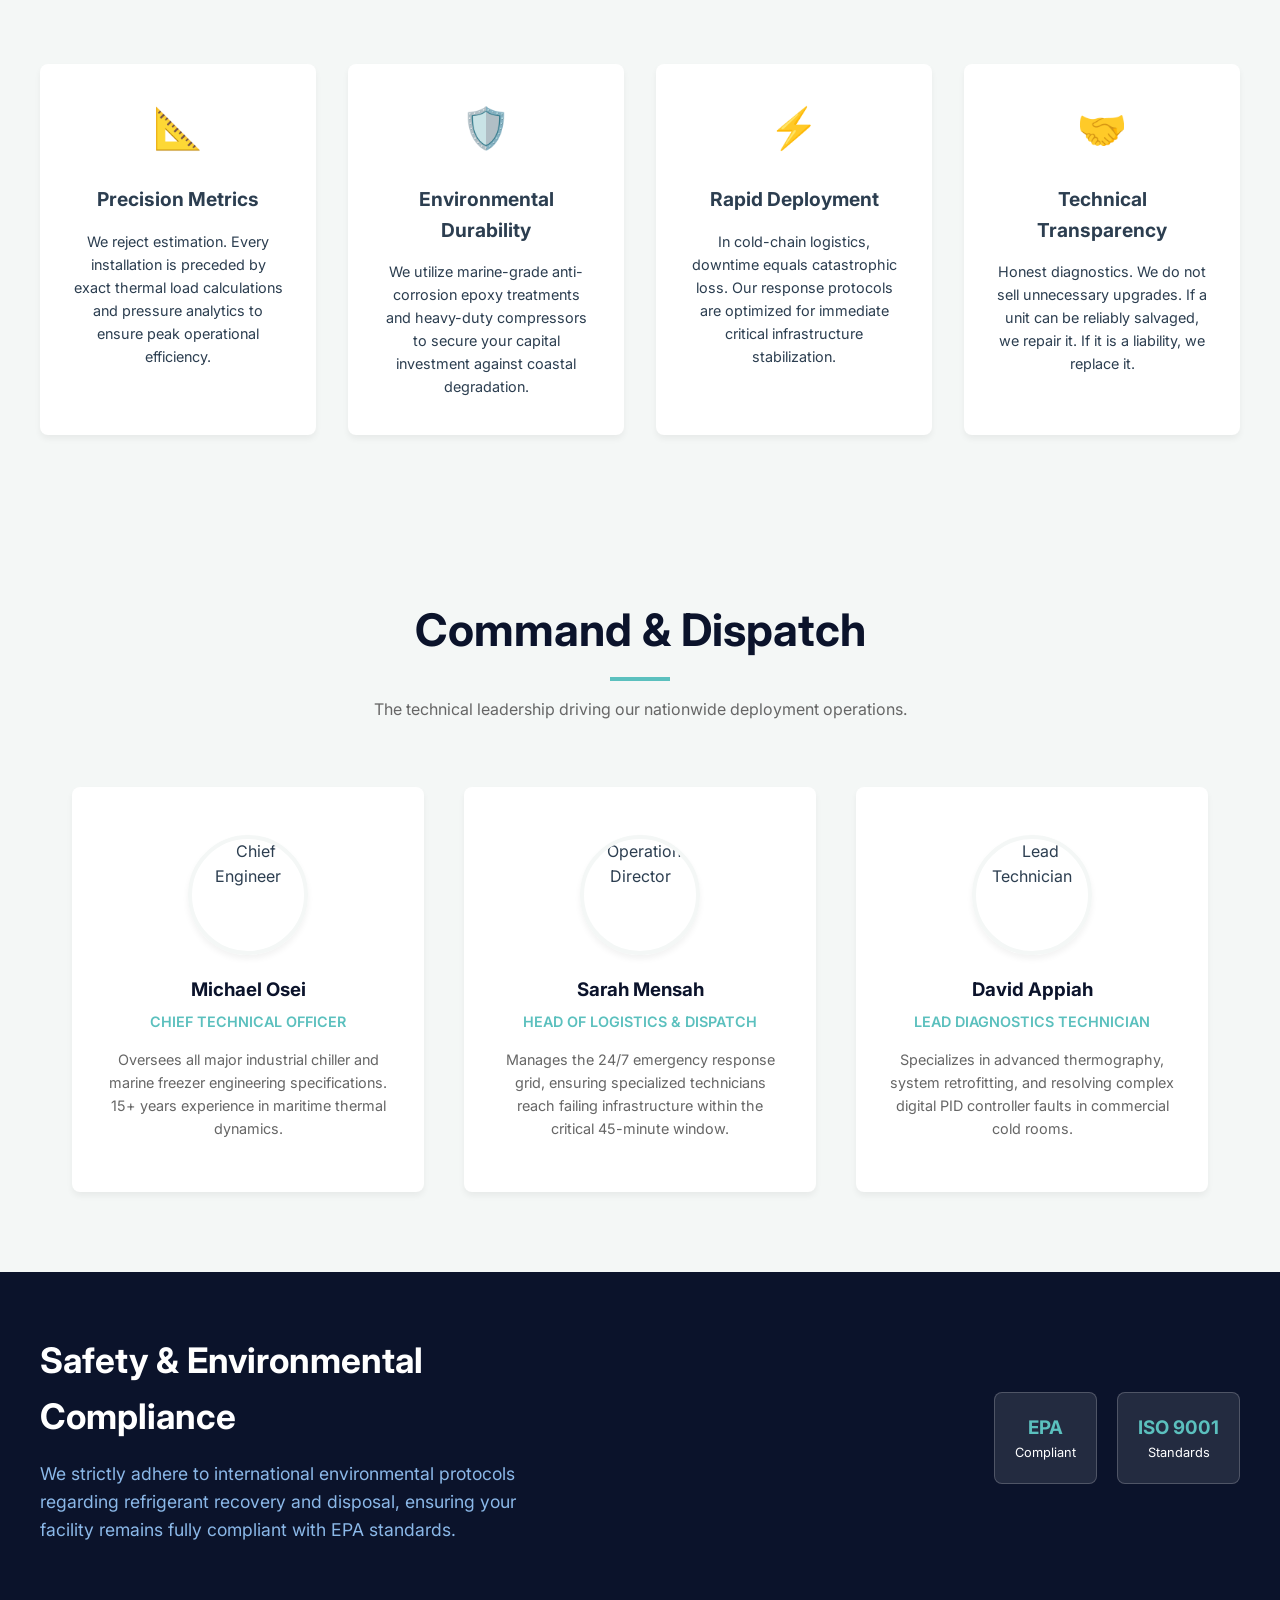
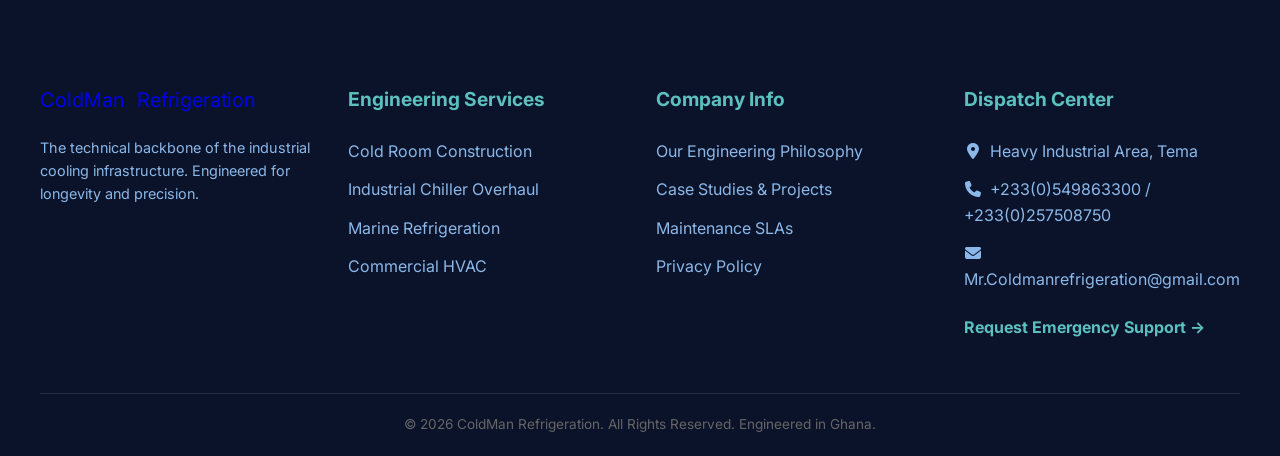
==== commit d52396ad: "added the logo" ====
--- a/about.html
+++ b/about.html
@@ -52,8 +52,7 @@
     <header>
     <div class="nav-container">
         <a href="index.html" class="logo logo-primary">
-            <svg class="logo-icon" viewBox="0 0 24 24" fill="none" stroke="var(--highlight)" stroke-width="2" stroke-linecap="round" stroke-linejoin="round"><path d="M12 2v20M17 5H9.5a3.5 3.5 0 0 0 0 7h5a3.5 3.5 0 0 1 0 7H6"/></svg>
-            <span class="logo-text">ColdMan<span class="logo-accent">Refrigeration</span></span>
+            <img src="images/coldman-logo.png" alt="ColdMan Refrigeration" class="header-logo">
         </a>
         <nav class="nav-links">
             <a href="index.html">Home</a>
--- a/style.css
+++ b/style.css
@@ -128,7 +128,8 @@
 }
 
 .logo:hover {
-    opacity: 0.85;
+    opacity: 0.9;
+    transform: translateY(-2px);
 }
 
 .logo-icon {
@@ -153,10 +154,12 @@
 
 /* Image-based logo support */
 .header-logo {
-    max-height: 50px;
+    max-height: 55px;
     width: auto;
+    height: auto;
     object-fit: contain;
     display: block;
+    flex-shrink: 0;
 }
 
 .nav-links {
@@ -504,6 +507,7 @@
 @media (max-width: 992px) {
     .logo-primary { font-size: 1.5rem; }
     .logo-icon { width: 32px; height: 32px; }
+    .header-logo { max-height: 48px; }
     .grid-2, .grid-3, .grid-4 { grid-template-columns: 1fr; }
     .section-padding { padding: 70px 1.5rem; }
     .hero { min-height: 65vh; }
@@ -535,6 +539,8 @@
     }
 
     .logo-icon { width: 28px; height: 28px; }
+    
+    .header-logo { max-height: 45px; }
 
     .logo {
         justify-content: center;
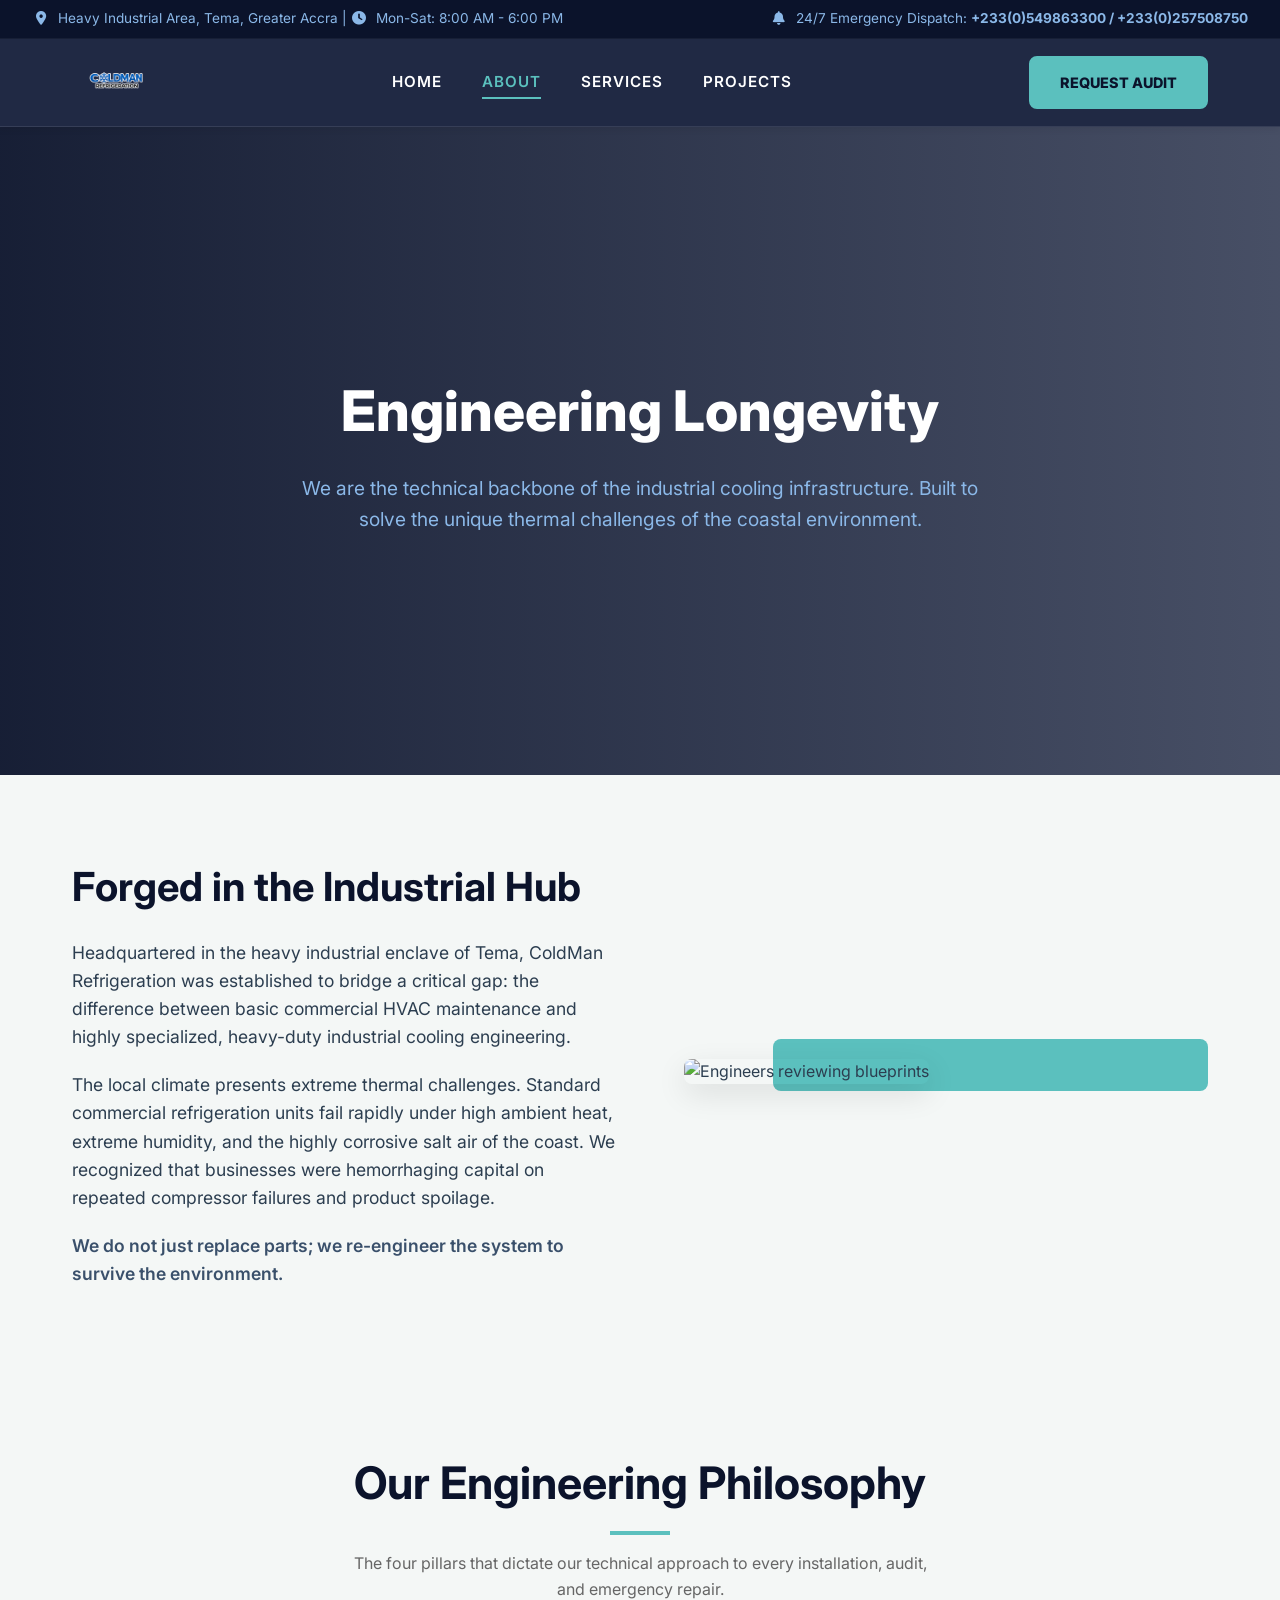
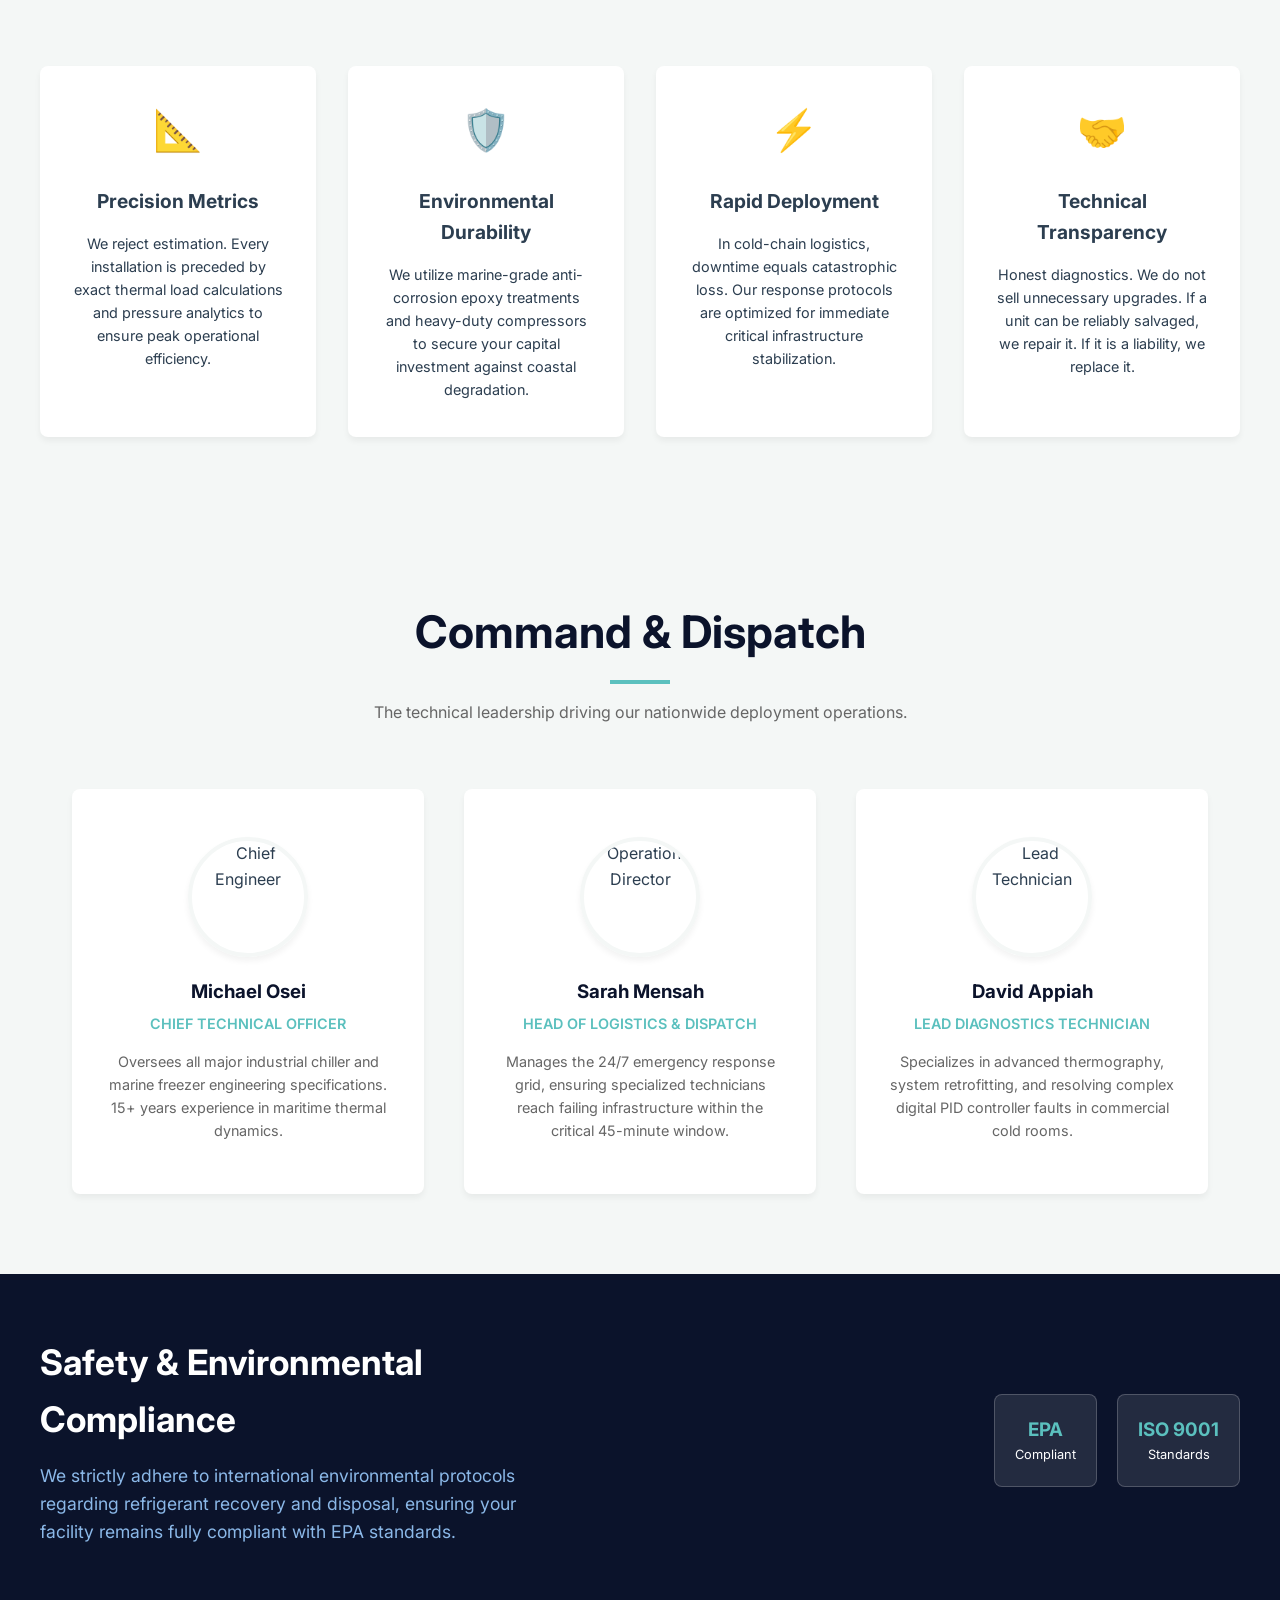
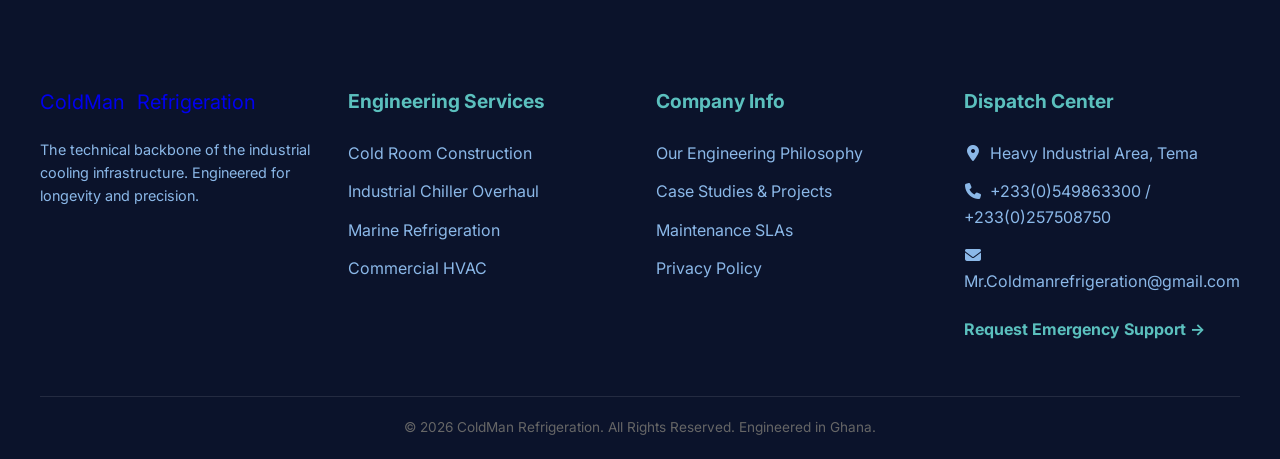
==== commit a0eb96ce: "Added logo" ====
--- a/about.html
+++ b/about.html
@@ -52,7 +52,7 @@
     <header>
     <div class="nav-container">
         <a href="index.html" class="logo logo-primary">
-            <img src="images/coldman-logo.png" alt="ColdMan Refrigeration" class="header-logo">
+            <img src="Logo.png" alt="Website logo" class="header-logo">
         </a>
         <nav class="nav-links">
             <a href="index.html">Home</a>
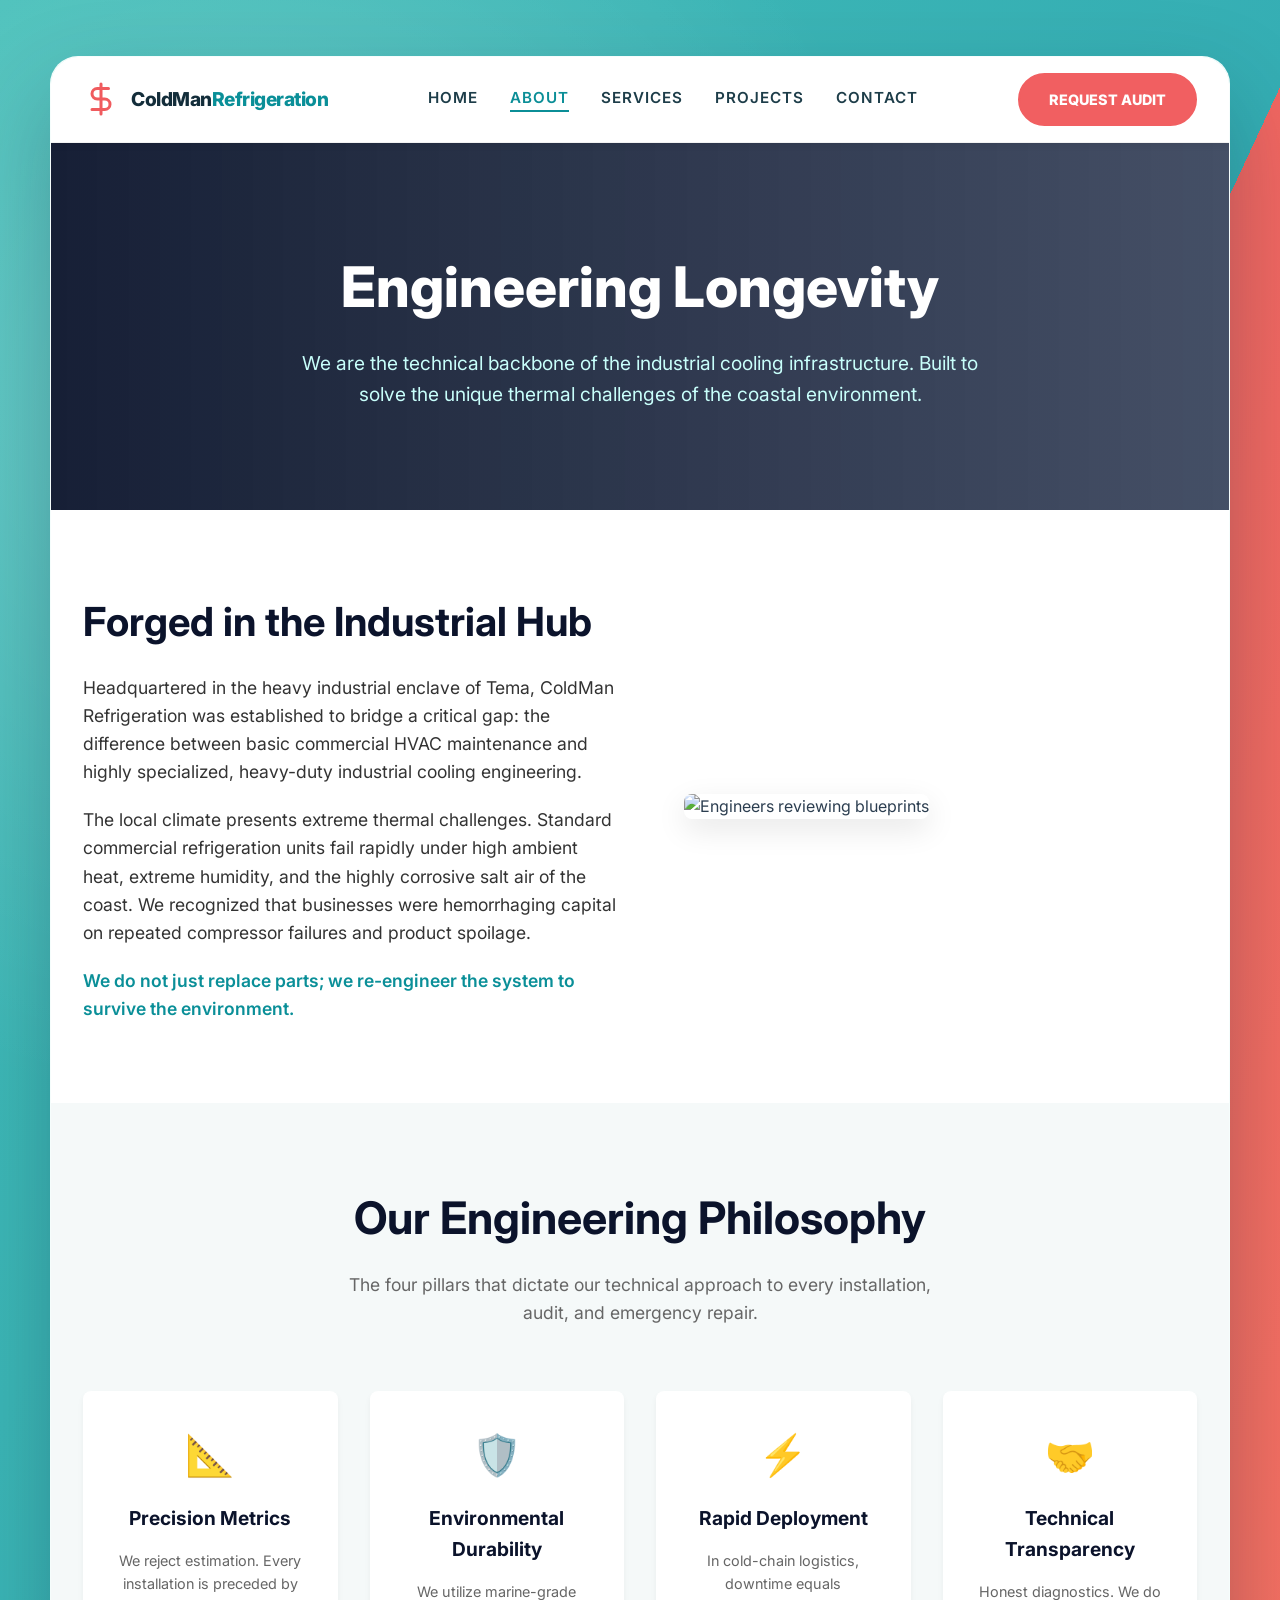
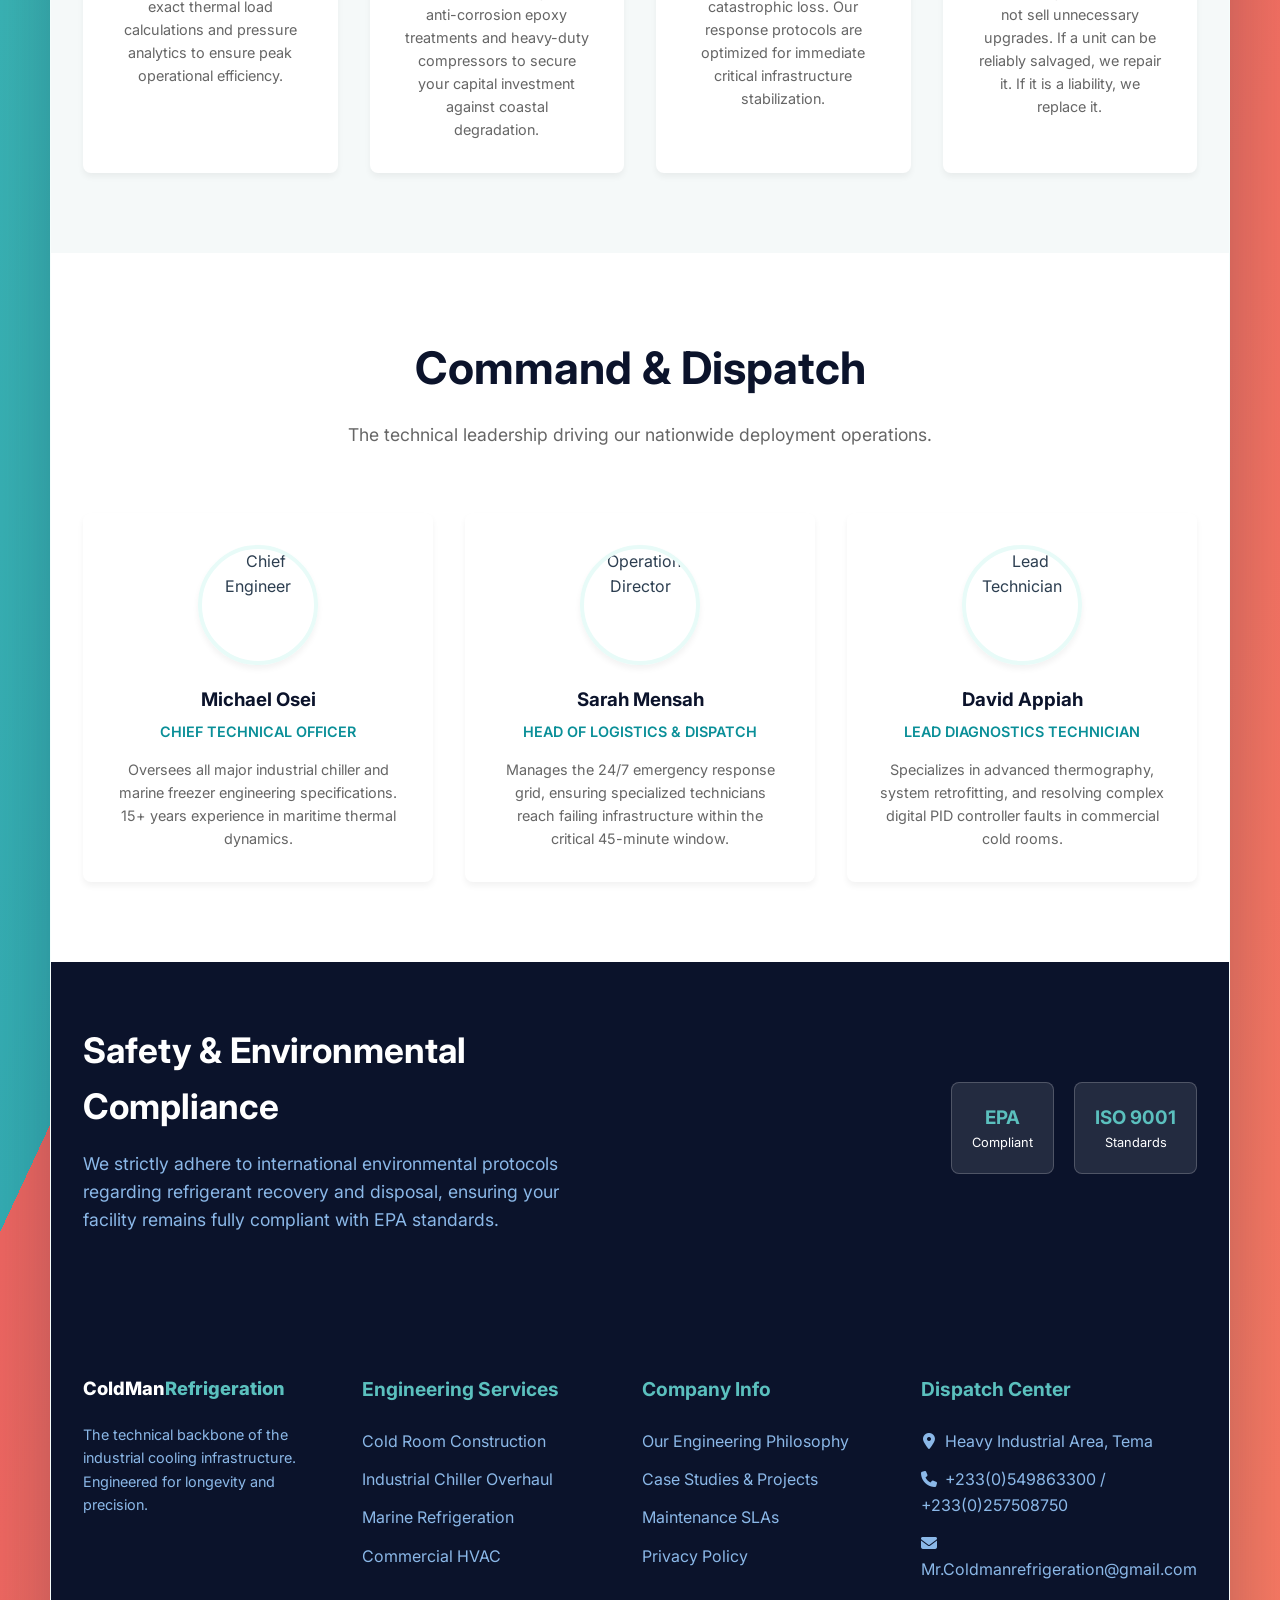
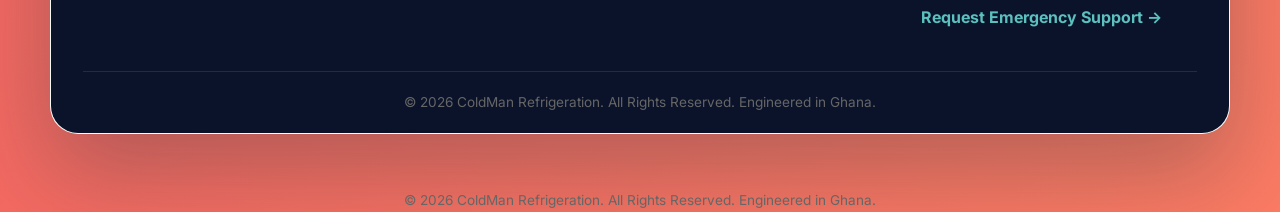
==== commit 11701487: "gui change" ====
--- a/about.html
+++ b/about.html
@@ -1,5 +1,6 @@
 <!DOCTYPE html>
 <html lang="en">
+
 <head>
     <meta charset="UTF-8">
     <meta name="viewport" content="width=device-width, initial-scale=1.0">
@@ -7,219 +8,309 @@
     <title>About Us | ColdMan Refrigeration</title>
     <link rel="stylesheet" href="style.css">
     <link rel="stylesheet" href="https://cdnjs.cloudflare.com/ajax/libs/font-awesome/6.5.1/css/all.min.css">
-    <style>
-        /* Specific Styles for About Page Profiles */
-        .team-image-wrapper {
-            width: 120px;
-            height: 120px;
-            border-radius: 50%;
-            overflow: hidden;
-            margin: 0 auto 20px;
-            border: 4px solid var(--bg-light);
-            box-shadow: var(--shadow-sm);
-        }
-        .team-image-wrapper img {
-            width: 100%;
-            height: 100%;
-            object-fit: cover;
-        }
-        .timeline-item {
-            border-left: 3px solid var(--highlight);
-            padding-left: 20px;
-            margin-bottom: 30px;
-            position: relative;
-        }
-        .timeline-item::before {
-            content: '';
-            position: absolute;
-            left: -10px;
-            top: 0;
-            width: 17px;
-            height: 17px;
-            border-radius: 50%;
-            background: var(--bg-dark);
-            border: 3px solid var(--highlight);
-        }
-    </style>
 </head>
-<body>
-
-    <div class="topbar">
-        <div><i class="fa-solid fa-location-dot inline-icon"></i>Heavy Industrial Area, Tema, Greater Accra | <i class="fa-solid fa-clock inline-icon"></i>Mon-Sat: 8:00 AM - 6:00 PM</div>
-        <div><i class="fa-solid fa-bell inline-icon"></i>24/7 Emergency Dispatch: <strong>+233(0)549863300 / +233(0)257508750</strong></div>
-    </div>
-
-    <header>
-    <div class="nav-container">
-        <a href="index.html" class="logo logo-primary">
-            <img src="Logo.png" alt="Website logo" class="header-logo">
-        </a>
-        <nav class="nav-links">
-            <a href="index.html">Home</a>
-            <a href="about.html" class="active" aria-current="page">About</a>
-            <a href="services.html">Services</a>
-            <a href="projects.html">Projects</a>
-        </nav>
-        <a href="contact.html" class="btn-primary">Request Audit</a>
-    </div>
-</header>
-
-    <section class="hero" style="background: linear-gradient(to right, rgba(11, 19, 43, 0.95), rgba(28, 37, 65, 0.8)), url('https://images.unsplash.com/photo-1504917595217-d4dc5ebe6122?ixlib=rb-4.0.3&auto=format&fit=crop&w=1920&q=80') center/cover; display: flex; align-items: center;">
-        <div class="container text-center animate-fade-in" style="color: var(--text-light);">
-            <h1 style="font-size: 3.5rem; font-weight: 800; margin-bottom: 1rem;">Engineering Longevity</h1>
-            <p style="font-size: 1.2rem; color: var(--text-muted); max-width: 700px; margin: 0 auto;">We are the technical backbone of the industrial cooling infrastructure. Built to solve the unique thermal challenges of the coastal environment.</p>
+
+<body class="home-shell">
+    <main class="mockup-stage">
+        <div class="site-frame">
+            <header
+                style="background-color: rgba(255, 255, 255, 0.98); backdrop-filter: blur(10px); position: sticky; width: 100%; top: 0; z-index: 1000; border-bottom: 1px solid rgba(0, 0, 0, 0.05); box-shadow: 0 4px 6px rgba(0,0,0,0.05);">
+                <div class="nav-container"
+                    style="max-width: 1200px; margin: 0 auto; padding: 1rem 2rem; display: flex; justify-content: space-between; align-items: center; gap: 1.5rem;">
+                    <a href="index.html" class="logo logo-primary"
+                        style="color: #132d3a; font-size: 1.2rem; text-decoration: none; display: flex; align-items: center; gap: 0.75rem;">
+                        <svg style="width: 36px; height: 36px;" viewBox="0 0 24 24" fill="none" stroke="#f05b5e"
+                            stroke-width="2" stroke-linecap="round" stroke-linejoin="round">
+                            <path d="M12 2v20M17 5H9.5a3.5 3.5 0 0 0 0 7h5a3.5 3.5 0 0 1 0 7H6" />
+                        </svg>
+                        <span>ColdMan<span style="color: #0a8f98;">Refrigeration</span></span>
+                    </a>
+                    <nav class="nav-links" style="display: flex; gap: 2rem; flex: 1; justify-content: center;">
+                        <a href="index.html"
+                            style="color: #1d3d49; text-decoration: none; font-weight: 600; font-size: 0.95rem;">Home</a>
+                        <a href="about.html"
+                            style="color: #0b8e97; text-decoration: none; font-weight: 600; font-size: 0.95rem; border-bottom: 2px solid #0b8e97;">About</a>
+                        <a href="services.html"
+                            style="color: #1d3d49; text-decoration: none; font-weight: 600; font-size: 0.95rem;">Services</a>
+                        <a href="projects.html"
+                            style="color: #1d3d49; text-decoration: none; font-weight: 600; font-size: 0.95rem;">Projects</a>
+                        <a href="contact.html"
+                            style="color: #1d3d49; text-decoration: none; font-weight: 600; font-size: 0.95rem;">Contact</a>
+                    </nav>
+                    <a href="contact.html"
+                        style="background-color: #f15f61; color: #ffffff; padding: 0.8rem 1.8rem; border-radius: 999px; text-decoration: none; font-weight: 800; text-transform: uppercase; font-size: 0.9rem; border: 2px solid #f15f61; cursor: pointer; white-space: nowrap;">Request
+                        Audit</a>
+                </div>
+            </header>
+
+            <section
+                style="background: linear-gradient(to right, rgba(11, 19, 43, 0.95), rgba(28, 37, 65, 0.8)), url('https://images.unsplash.com/photo-1504917595217-d4dc5ebe6122?ixlib=rb-4.0.3&auto=format&fit=crop&w=1920&q=80') center/cover; display: flex; align-items: center; padding: 100px 2rem; color: white;">
+                <div style="max-width: 1200px; margin: 0 auto; text-align: center;">
+                    <h1 style="font-size: 3.5rem; font-weight: 800; margin-bottom: 1rem;">Engineering Longevity</h1>
+                    <p style="font-size: 1.2rem; color: #c8fffb; max-width: 700px; margin: 0 auto;">We are the technical
+                        backbone of the industrial cooling infrastructure. Built to solve the unique thermal challenges
+                        of the
+                        coastal environment.</p>
+                </div>
+            </section>
+
+            <section style="padding: 80px 2rem; background-color: #ffffff;">
+                <div
+                    style="max-width: 1200px; margin: 0 auto; display: grid; grid-template-columns: 1fr 1fr; gap: 3rem; align-items: center;">
+                    <div>
+                        <h2 style="font-size: 2.5rem; color: #0b132b; margin-bottom: 20px;">Forged in the Industrial Hub
+                        </h2>
+                        <p style="font-size: 1.1rem; margin-bottom: 20px; color: #333;">Headquartered in the heavy
+                            industrial
+                            enclave of Tema, ColdMan Refrigeration was established to bridge a critical gap: the
+                            difference
+                            between basic commercial HVAC maintenance and highly specialized, heavy-duty industrial
+                            cooling
+                            engineering.</p>
+
+                        <p style="font-size: 1.1rem; margin-bottom: 20px; color: #333;">The local climate presents
+                            extreme
+                            thermal challenges. Standard commercial refrigeration units fail rapidly under high ambient
+                            heat,
+                            extreme humidity, and the highly corrosive salt air of the coast. We recognized that
+                            businesses were
+                            hemorrhaging capital on repeated compressor failures and product spoilage.</p>
+
+                        <p style="font-size: 1.1rem; font-weight: 600; color: #0a8f98;">We do not just replace parts; we
+                            re-engineer the system to survive the environment.</p>
+                    </div>
+
+                    <div style="position: relative; padding: 20px;">
+                        <div
+                            style="position: absolute; top: 0; right: 0; width: 80%; height: 80%; background: #5BC0BE; border-radius: 8px; z-index: -1;">
+                        </div>
+                        <img src="https://images.unsplash.com/photo-1581091226825-a6a2a5aee158?ixlib=rb-4.0.3&auto=format&fit=crop&w=800&q=80"
+                            alt="Engineers reviewing blueprints"
+                            style="width: 100%; border-radius: 8px; box-shadow: 0 10px 30px rgba(0,0,0,0.1);">
+                    </div>
+                </div>
+            </section>
+
+            <section style="background-color: #f5f9f9; padding: 80px 2rem;">
+                <div style="max-width: 1200px; margin: 0 auto;">
+                    <div style="text-align: center; margin-bottom: 4rem;">
+                        <h2 style="font-size: 2.8rem; color: #0b132b; margin-bottom: 1rem;">Our Engineering Philosophy
+                        </h2>
+                        <p style="color: #666; font-size: 1.1rem; max-width: 600px; margin: 0 auto;">The four pillars
+                            that
+                            dictate our technical approach to every installation, audit, and emergency repair.</p>
+                    </div>
+
+                    <div style="display: grid; grid-template-columns: repeat(4, 1fr); gap: 2rem;">
+                        <div
+                            style="background: white; padding: 2rem; border-radius: 8px; text-align: center; box-shadow: 0 4px 6px rgba(0,0,0,0.05);">
+                            <div style="font-size: 2.5rem; color: #5BC0BE; margin-bottom: 1rem;">📐</div>
+                            <h3 style="font-size: 1.2rem; margin-bottom: 15px; color: #0b132b;">Precision Metrics</h3>
+                            <p style="font-size: 0.9rem; color: #666;">We reject estimation. Every installation is
+                                preceded by
+                                exact thermal load calculations and pressure analytics to ensure peak operational
+                                efficiency.
+                            </p>
+                        </div>
+
+                        <div
+                            style="background: white; padding: 2rem; border-radius: 8px; text-align: center; box-shadow: 0 4px 6px rgba(0,0,0,0.05);">
+                            <div style="font-size: 2.5rem; color: #5BC0BE; margin-bottom: 1rem;">🛡️</div>
+                            <h3 style="font-size: 1.2rem; margin-bottom: 15px; color: #0b132b;">Environmental Durability
+                            </h3>
+                            <p style="font-size: 0.9rem; color: #666;">We utilize marine-grade anti-corrosion epoxy
+                                treatments
+                                and heavy-duty compressors to secure your capital investment against coastal
+                                degradation.</p>
+                        </div>
+
+                        <div
+                            style="background: white; padding: 2rem; border-radius: 8px; text-align: center; box-shadow: 0 4px 6px rgba(0,0,0,0.05);">
+                            <div style="font-size: 2.5rem; color: #5BC0BE; margin-bottom: 1rem;">⚡</div>
+                            <h3 style="font-size: 1.2rem; margin-bottom: 15px; color: #0b132b;">Rapid Deployment</h3>
+                            <p style="font-size: 0.9rem; color: #666;">In cold-chain logistics, downtime equals
+                                catastrophic
+                                loss. Our response protocols are optimized for immediate critical infrastructure
+                                stabilization.
+                            </p>
+                        </div>
+
+                        <div
+                            style="background: white; padding: 2rem; border-radius: 8px; text-align: center; box-shadow: 0 4px 6px rgba(0,0,0,0.05);">
+                            <div style="font-size: 2.5rem; color: #5BC0BE; margin-bottom: 1rem;">🤝</div>
+                            <h3 style="font-size: 1.2rem; margin-bottom: 15px; color: #0b132b;">Technical Transparency
+                            </h3>
+                            <p style="font-size: 0.9rem; color: #666;">Honest diagnostics. We do not sell unnecessary
+                                upgrades.
+                                If a unit can be reliably salvaged, we repair it. If it is a liability, we replace it.
+                            </p>
+                        </div>
+                    </div>
+                </div>
+            </section>
+
+            <section style="padding: 80px 2rem; background-color: #ffffff;">
+                <div style="max-width: 1200px; margin: 0 auto;">
+                    <div style="text-align: center; margin-bottom: 4rem;">
+                        <h2 style="font-size: 2.8rem; color: #0b132b; margin-bottom: 1rem;">Command & Dispatch</h2>
+                        <p style="color: #666; font-size: 1.1rem; max-width: 600px; margin: 0 auto;">The technical
+                            leadership
+                            driving our nationwide deployment operations.</p>
+                    </div>
+
+                    <div style="display: grid; grid-template-columns: repeat(3, 1fr); gap: 2rem;">
+                        <div
+                            style="background: white; padding: 2rem; border-radius: 8px; text-align: center; box-shadow: 0 4px 6px rgba(0,0,0,0.05);">
+                            <div
+                                style="width: 120px; height: 120px; border-radius: 50%; overflow: hidden; margin: 0 auto 20px; border: 4px solid #e8fbf8; box-shadow: 0 4px 6px rgba(0,0,0,0.05);">
+                                <img src="https://images.unsplash.com/photo-1560250097-0b93528c311a?ixlib=rb-4.0.3&auto=format&fit=crop&w=400&q=80"
+                                    alt="Chief Engineer" style="width: 100%; height: 100%; object-fit: cover;">
+                            </div>
+                            <h3 style="color: #0b132b; margin-bottom: 5px;">Michael Osei</h3>
+                            <p
+                                style="color: #0a8f98; font-weight: 600; font-size: 0.9rem; text-transform: uppercase; margin-bottom: 15px;">
+                                Chief Technical Officer</p>
+                            <p style="font-size: 0.9rem; color: #666;">Oversees all major industrial chiller and marine
+                                freezer
+                                engineering specifications. 15+ years experience in maritime thermal dynamics.</p>
+                        </div>
+
+                        <div
+                            style="background: white; padding: 2rem; border-radius: 8px; text-align: center; box-shadow: 0 4px 6px rgba(0,0,0,0.05);">
+                            <div
+                                style="width: 120px; height: 120px; border-radius: 50%; overflow: hidden; margin: 0 auto 20px; border: 4px solid #e8fbf8; box-shadow: 0 4px 6px rgba(0,0,0,0.05);">
+                                <img src="https://images.unsplash.com/photo-1573496359142-b8d87734a5a2?ixlib=rb-4.0.3&auto=format&fit=crop&w=400&q=80"
+                                    alt="Operations Director" style="width: 100%; height: 100%; object-fit: cover;">
+                            </div>
+                            <h3 style="color: #0b132b; margin-bottom: 5px;">Sarah Mensah</h3>
+                            <p
+                                style="color: #0a8f98; font-weight: 600; font-size: 0.9rem; text-transform: uppercase; margin-bottom: 15px;">
+                                Head of Logistics & Dispatch</p>
+                            <p style="font-size: 0.9rem; color: #666;">Manages the 24/7 emergency response grid,
+                                ensuring
+                                specialized technicians reach failing infrastructure within the critical 45-minute
+                                window.</p>
+                        </div>
+
+                        <div
+                            style="background: white; padding: 2rem; border-radius: 8px; text-align: center; box-shadow: 0 4px 6px rgba(0,0,0,0.05);">
+                            <div
+                                style="width: 120px; height: 120px; border-radius: 50%; overflow: hidden; margin: 0 auto 20px; border: 4px solid #e8fbf8; box-shadow: 0 4px 6px rgba(0,0,0,0.05);">
+                                <img src="https://images.unsplash.com/photo-1581092795360-fd1ca04f0952?ixlib=rb-4.0.3&auto=format&fit=crop&w=400&q=80"
+                                    alt="Lead Technician" style="width: 100%; height: 100%; object-fit: cover;">
+                            </div>
+                            <h3 style="color: #0b132b; margin-bottom: 5px;">David Appiah</h3>
+                            <p
+                                style="color: #0a8f98; font-weight: 600; font-size: 0.9rem; text-transform: uppercase; margin-bottom: 15px;">
+                                Lead Diagnostics Technician</p>
+                            <p style="font-size: 0.9rem; color: #666;">Specializes in advanced thermography, system
+                                retrofitting, and resolving complex digital PID controller faults in commercial cold
+                                rooms.</p>
+                        </div>
+                    </div>
+                </div>
+            </section>
+
+            <section style="background-color: #0b132b; color: white; padding: 60px 2rem;">
+                <div
+                    style="max-width: 1200px; margin: 0 auto; display: grid; grid-template-columns: 1fr 1fr; gap: 3rem; align-items: center;">
+                    <div>
+                        <h2 style="font-size: 2.2rem; margin-bottom: 15px;">Safety & Environmental Compliance</h2>
+                        <p style="color: #8bb8e8; font-size: 1.1rem; max-width: 500px;">We strictly adhere to
+                            international
+                            environmental protocols regarding refrigerant recovery and disposal, ensuring your facility
+                            remains
+                            fully compliant with EPA standards.</p>
+                    </div>
+                    <div style="display: flex; gap: 20px; justify-content: flex-end; flex-wrap: wrap;">
+                        <div
+                            style="background: rgba(255,255,255,0.1); padding: 20px; border-radius: 8px; text-align: center; border: 1px solid rgba(255,255,255,0.2);">
+                            <h3 style="color: #5BC0BE;">EPA</h3>
+                            <p style="font-size: 0.8rem;">Compliant</p>
+                        </div>
+                        <div
+                            style="background: rgba(255,255,255,0.1); padding: 20px; border-radius: 8px; text-align: center; border: 1px solid rgba(255,255,255,0.2);">
+                            <h3 style="color: #5BC0BE;">ISO 9001</h3>
+                            <p style="font-size: 0.8rem;">Standards</p>
+                        </div>
+                    </div>
+                </div>
+            </section>
+
+            <footer style="background-color: #0b132b; color: white; padding: 80px 2rem 20px;">
+                <div
+                    style="max-width: 1200px; margin: 0 auto; display: grid; grid-template-columns: repeat(4, 1fr); gap: 2rem; border-bottom: 1px solid rgba(255,255,255,0.1); padding-bottom: 40px; margin-bottom: 20px;">
+                    <div>
+                        <a href="index.html"
+                            style="color: white; text-decoration: none; font-size: 1.15rem; font-weight: 800; margin-bottom: 20px; display: inline-block;">ColdMan<span
+                                style="color: #5BC0BE;">Refrigeration</span></a>
+                        <p style="color: #8bb8e8; font-size: 0.9rem;">The technical backbone of the industrial cooling
+                            infrastructure. Engineered for longevity and precision.</p>
+                    </div>
+
+                    <div>
+                        <h4 style="color: #5BC0BE; margin-bottom: 1.5rem; font-size: 1.2rem;">Engineering Services</h4>
+                        <ul style="list-style: none;">
+                            <li style="margin-bottom: 0.8rem;"><a href="services.html#coldrooms"
+                                    style="color: #8bb8e8; text-decoration: none; transition: all 0.3s;">Cold Room
+                                    Construction</a></li>
+                            <li style="margin-bottom: 0.8rem;"><a href="services.html#chillers"
+                                    style="color: #8bb8e8; text-decoration: none;">Industrial Chiller Overhaul</a></li>
+                            <li style="margin-bottom: 0.8rem;"><a href="services.html#marine"
+                                    style="color: #8bb8e8; text-decoration: none;">Marine Refrigeration</a></li>
+                            <li style="margin-bottom: 0.8rem;"><a href="services.html#hvac"
+                                    style="color: #8bb8e8; text-decoration: none;">Commercial HVAC</a></li>
+                        </ul>
+                    </div>
+
+                    <div>
+                        <h4 style="color: #5BC0BE; margin-bottom: 1.5rem; font-size: 1.2rem;">Company Info</h4>
+                        <ul style="list-style: none;">
+                            <li style="margin-bottom: 0.8rem;"><a href="about.html"
+                                    style="color: #8bb8e8; text-decoration: none;">Our Engineering Philosophy</a></li>
+                            <li style="margin-bottom: 0.8rem;"><a href="projects.html"
+                                    style="color: #8bb8e8; text-decoration: none;">Case Studies & Projects</a></li>
+                            <li style="margin-bottom: 0.8rem;"><a href="terms.html"
+                                    style="color: #8bb8e8; text-decoration: none;">Maintenance SLAs</a></li>
+                            <li style="margin-bottom: 0.8rem;"><a href="privacy.html"
+                                    style="color: #8bb8e8; text-decoration: none;">Privacy Policy</a></li>
+                        </ul>
+                    </div>
+
+                    <div>
+                        <h4 style="color: #5BC0BE; margin-bottom: 1.5rem; font-size: 1.2rem;">Dispatch Center</h4>
+                        <ul style="list-style: none;">
+                            <li style="color: #8bb8e8; margin-bottom: 0.8rem;"><i class="fa-solid fa-location-dot"
+                                    style="width: 1rem; margin-right: 0.5rem; text-align: center;"></i>Heavy Industrial
+                                Area,
+                                Tema</li>
+                            <li style="color: #8bb8e8; margin-bottom: 0.8rem;"><i class="fa-solid fa-phone"
+                                    style="width: 1rem; margin-right: 0.5rem; text-align: center;"></i>+233(0)549863300
+                                /
+                                +233(0)257508750</li>
+                            <li style="color: #8bb8e8; margin-bottom: 0.8rem;"><i class="fa-solid fa-envelope"
+                                    style="width: 1rem; margin-right: 0.5rem; text-align: center;"></i>Mr.Coldmanrefrigeration@gmail.com
+                            </li>
+                            <li><a href="contact.html"
+                                    style="color: #5BC0BE; font-weight: bold; display: inline-block; margin-top: 10px; text-decoration: none;">Request
+                                    Emergency Support →</a></li>
+                        </ul>
+                    </div>
+                </div>
+                <div style="text-align: center; font-size: 0.85rem; color: #666;">
+                    <p>&copy; 2026 ColdMan Refrigeration. All Rights Reserved. Engineered in Ghana.</p>
+                </div>
+            </footer>
         </div>
-    </section>
-
-    <section class="section-padding container">
-        <div class="grid-2" style="align-items: center;">
-            <div>
-                <h2 style="font-size: 2.5rem; color: var(--bg-dark); margin-bottom: 20px;">Forged in the Industrial Hub</h2>
-                <p style="font-size: 1.1rem; margin-bottom: 20px;">Headquartered in the heavy industrial enclave of Tema, ColdMan Refrigeration was established to bridge a critical gap: the difference between basic commercial HVAC maintenance and highly specialized, heavy-duty industrial cooling engineering.</p>
-                
-                <p style="font-size: 1.1rem; margin-bottom: 20px;">The local climate presents extreme thermal challenges. Standard commercial refrigeration units fail rapidly under high ambient heat, extreme humidity, and the highly corrosive salt air of the coast. We recognized that businesses were hemorrhaging capital on repeated compressor failures and product spoilage.</p>
-                
-                <p style="font-size: 1.1rem; font-weight: 600; color: var(--accent-blue);">We do not just replace parts; we re-engineer the system to survive the environment.</p>
-            </div>
-            
-            <div style="position: relative; padding: 20px;">
-                <div style="position: absolute; top: 0; right: 0; width: 80%; height: 80%; background: var(--highlight); border-radius: var(--radius); z-index: -1;"></div>
-                <img src="https://images.unsplash.com/photo-1581091226825-a6a2a5aee158?ixlib=rb-4.0.3&auto=format&fit=crop&w=800&q=80" alt="Engineers reviewing blueprints" style="width: 100%; border-radius: var(--radius); box-shadow: var(--shadow-md);">
-            </div>
-        </div>
-    </section>
-
-    <section class="section-padding" style="background-color: var(--bg-light);">
-        <div class="container">
-            <div class="section-header">
-                <h2>Our Engineering Philosophy</h2>
-                <p style="max-width: 600px; margin: 0 auto; color: #666;">The four pillars that dictate our technical approach to every installation, audit, and emergency repair.</p>
-            </div>
-
-            <div class="grid-4">
-                <div class="service-card text-center" style="padding: 2rem;">
-                    <div class="service-icon" style="font-size: 2.5rem; color: var(--highlight);">📐</div>
-                    <h3 style="font-size: 1.2rem; margin-bottom: 15px;">Precision Metrics</h3>
-                    <p style="font-size: 0.9rem;">We reject estimation. Every installation is preceded by exact thermal load calculations and pressure analytics to ensure peak operational efficiency.</p>
-                </div>
-
-                <div class="service-card text-center" style="padding: 2rem;">
-                    <div class="service-icon" style="font-size: 2.5rem; color: var(--highlight);">🛡️</div>
-                    <h3 style="font-size: 1.2rem; margin-bottom: 15px;">Environmental Durability</h3>
-                    <p style="font-size: 0.9rem;">We utilize marine-grade anti-corrosion epoxy treatments and heavy-duty compressors to secure your capital investment against coastal degradation.</p>
-                </div>
-
-                <div class="service-card text-center" style="padding: 2rem;">
-                    <div class="service-icon" style="font-size: 2.5rem; color: var(--highlight);">⚡</div>
-                    <h3 style="font-size: 1.2rem; margin-bottom: 15px;">Rapid Deployment</h3>
-                    <p style="font-size: 0.9rem;">In cold-chain logistics, downtime equals catastrophic loss. Our response protocols are optimized for immediate critical infrastructure stabilization.</p>
-                </div>
-
-                <div class="service-card text-center" style="padding: 2rem;">
-                    <div class="service-icon" style="font-size: 2.5rem; color: var(--highlight);">🤝</div>
-                    <h3 style="font-size: 1.2rem; margin-bottom: 15px;">Technical Transparency</h3>
-                    <p style="font-size: 0.9rem;">Honest diagnostics. We do not sell unnecessary upgrades. If a unit can be reliably salvaged, we repair it. If it is a liability, we replace it.</p>
-                </div>
-            </div>
-        </div>
-    </section>
-
-    <section class="section-padding container">
-        <div class="section-header">
-            <h2>Command & Dispatch</h2>
-            <p style="max-width: 600px; margin: 0 auto; color: #666;">The technical leadership driving our nationwide deployment operations.</p>
-        </div>
-
-        <div class="grid-3">
-            <div class="service-card text-center">
-                <div class="team-image-wrapper">
-                    <img src="https://images.unsplash.com/photo-1560250097-0b93528c311a?ixlib=rb-4.0.3&auto=format&fit=crop&w=400&q=80" alt="Chief Engineer">
-                </div>
-                <h3 style="color: var(--bg-dark); margin-bottom: 5px;">Michael Osei</h3>
-                <p style="color: var(--highlight); font-weight: 600; font-size: 0.9rem; text-transform: uppercase; margin-bottom: 15px;">Chief Technical Officer</p>
-                <p style="font-size: 0.9rem; color: #666;">Oversees all major industrial chiller and marine freezer engineering specifications. 15+ years experience in maritime thermal dynamics.</p>
-            </div>
-
-            <div class="service-card text-center">
-                <div class="team-image-wrapper">
-                    <img src="https://images.unsplash.com/photo-1573496359142-b8d87734a5a2?ixlib=rb-4.0.3&auto=format&fit=crop&w=400&q=80" alt="Operations Director">
-                </div>
-                <h3 style="color: var(--bg-dark); margin-bottom: 5px;">Sarah Mensah</h3>
-                <p style="color: var(--highlight); font-weight: 600; font-size: 0.9rem; text-transform: uppercase; margin-bottom: 15px;">Head of Logistics & Dispatch</p>
-                <p style="font-size: 0.9rem; color: #666;">Manages the 24/7 emergency response grid, ensuring specialized technicians reach failing infrastructure within the critical 45-minute window.</p>
-            </div>
-
-            <div class="service-card text-center">
-                <div class="team-image-wrapper">
-                    <img src="https://images.unsplash.com/photo-1581092795360-fd1ca04f0952?ixlib=rb-4.0.3&auto=format&fit=crop&w=400&q=80" alt="Lead Technician">
-                </div>
-                <h3 style="color: var(--bg-dark); margin-bottom: 5px;">David Appiah</h3>
-                <p style="color: var(--highlight); font-weight: 600; font-size: 0.9rem; text-transform: uppercase; margin-bottom: 15px;">Lead Diagnostics Technician</p>
-                <p style="font-size: 0.9rem; color: #666;">Specializes in advanced thermography, system retrofitting, and resolving complex digital PID controller faults in commercial cold rooms.</p>
-            </div>
-        </div>
-    </section>
-
-    <section style="background-color: var(--bg-dark); color: white; padding: 60px 2rem; text-align: center;">
-        <div class="container grid-2" style="align-items: center; text-align: left;">
-            <div>
-                <h2 style="font-size: 2.2rem; margin-bottom: 15px;">Safety & Environmental Compliance</h2>
-                <p style="color: var(--text-muted); font-size: 1.1rem; max-width: 500px;">We strictly adhere to international environmental protocols regarding refrigerant recovery and disposal, ensuring your facility remains fully compliant with EPA standards.</p>
-            </div>
-            <div style="display: flex; gap: 20px; justify-content: flex-end; flex-wrap: wrap;">
-                <div style="background: rgba(255,255,255,0.1); padding: 20px; border-radius: var(--radius); text-align: center; border: 1px solid rgba(255,255,255,0.2);">
-                    <h3 style="color: var(--highlight);">EPA</h3>
-                    <p style="font-size: 0.8rem;">Compliant</p>
-                </div>
-                <div style="background: rgba(255,255,255,0.1); padding: 20px; border-radius: var(--radius); text-align: center; border: 1px solid rgba(255,255,255,0.2);">
-                    <h3 style="color: var(--highlight);">ISO 9001</h3>
-                    <p style="font-size: 0.8rem;">Standards</p>
-                </div>
-            </div>
-        </div>
-    </section>
-
-    <footer class="fat-footer">
-        <div class="container grid-4 footer-top">
-            <div style="grid-column: span 1;">
-                <a href="index.html" class="logo" style="margin-bottom: 20px;">ColdMan<span>Refrigeration</span></a>
-                <p style="color: var(--text-muted); font-size: 0.9rem;">The technical backbone of the industrial cooling infrastructure. Engineered for longevity and precision.</p>
-            </div>
-            
-            <div class="footer-lists">
-                <h4>Engineering Services</h4>
-                <ul>
-                    <li><a href="services.html#coldrooms">Cold Room Construction</a></li>
-                    <li><a href="services.html#chillers">Industrial Chiller Overhaul</a></li>
-                    <li><a href="services.html#marine">Marine Refrigeration</a></li>
-                    <li><a href="services.html#hvac">Commercial HVAC</a></li>
-                </ul>
-            </div>
-
-            <div class="footer-lists">
-                <h4>Company Info</h4>
-                <ul>
-                    <li><a href="about.html">Our Engineering Philosophy</a></li>
-                    <li><a href="projects.html">Case Studies & Projects</a></li>
-                    <li><a href="terms.html">Maintenance SLAs</a></li>
-                    <li><a href="privacy.html">Privacy Policy</a></li>
-                </ul>
-            </div>
-
-            <div class="footer-lists">
-                <h4>Dispatch Center</h4>
-                <ul>
-                    <li style="color: var(--text-muted);"><i class="fa-solid fa-location-dot inline-icon"></i>Heavy Industrial Area, Tema</li>
-                    <li style="color: var(--text-muted);"><i class="fa-solid fa-phone inline-icon"></i>+233(0)549863300 / +233(0)257508750</li>
-                    <li style="color: var(--text-muted);"><i class="fa-solid fa-envelope inline-icon"></i>Mr.Coldmanrefrigeration@gmail.com</li>
-                    <li><a href="contact.html" style="color: var(--highlight); font-weight: bold; display: inline-block; margin-top: 10px;">Request Emergency Support &rarr;</a></li>
-                </ul>
-            </div>
-        </div>
-        <div class="container text-center" style="font-size: 0.85rem; color: #666;">
-            <p>&copy; 2026 ColdMan Refrigeration. All Rights Reserved. Engineered in Ghana.</p>
-        </div>
-    </footer>
-
+    </main>
 </body>
+
+</html>
+<div class="container text-center" style="font-size: 0.85rem; color: #666;">
+    <p>&copy; 2026 ColdMan Refrigeration. All Rights Reserved. Engineered in Ghana.</p>
+</div>
+</footer>
+
+</body>
+
 </html>
--- a/style.css
+++ b/style.css
@@ -154,7 +154,7 @@
 
 /* Image-based logo support */
 .header-logo {
-    max-height: 55px;
+    max-height: 80px;
     width: auto;
     height: auto;
     object-fit: contain;
@@ -494,20 +494,474 @@
     .hero .container { position: relative; z-index: 2; }
 
 /* --- Animations --- */
-@keyframes fadeIn {
-    from { opacity: 0; transform: translateY(20px); }
-    to { opacity: 1; transform: translateY(0); }
-}
-
-.animate-fade-in {
-    animation: fadeIn 1s cubic-bezier(0.25, 0.8, 0.25, 1) forwards;
-}
-
-/* --- Responsive Media Queries --- */
-@media (max-width: 992px) {
+@keyframes fadeIn {
+    from { opacity: 0; transform: translateY(20px); }
+    to { opacity: 1; transform: translateY(0); }
+}
+
+.animate-fade-in {
+    animation: fadeIn 1s cubic-bezier(0.25, 0.8, 0.25, 1) forwards;
+}
+
+/* --- Mockup-Inspired Homepage --- */
+.home-shell {
+    background:
+        radial-gradient(circle at 18% 12%, rgba(255,255,255,0.24), transparent 22%),
+        linear-gradient(115deg, #43beb8 0%, #35aeb4 46%, #f16661 46%, #fb7b63 100%);
+    min-height: 100vh;
+}
+
+.mockup-stage {
+    padding: 3.5rem 1.25rem;
+}
+
+.site-frame {
+    max-width: 1180px;
+    margin: 0 auto;
+    overflow: hidden;
+    border-radius: 28px;
+    background: #e8fbf8;
+    border: 1px solid rgba(255,255,255,0.56);
+    box-shadow: 0 38px 90px rgba(10, 42, 59, 0.28), inset 0 0 0 1px rgba(255,255,255,0.35);
+}
+
+.home-header {
+    position: relative;
+    top: auto;
+    background: #ffffff;
+    border-bottom: 0;
+    box-shadow: 0 12px 24px rgba(34, 92, 104, 0.08);
+}
+
+.home-nav {
+    max-width: none;
+    padding: 1rem 2rem;
+}
+
+.home-nav .logo-primary {
+    color: #132d3a;
+    font-size: 1.15rem;
+    letter-spacing: 0;
+}
+
+.home-nav .logo-icon {
+    width: 30px;
+    height: 30px;
+    stroke: #f05b5e;
+}
+
+.home-nav .nav-links {
+    gap: 1.6rem;
+}
+
+.home-nav .nav-links a {
+    color: #1d3d49;
+    font-size: 0.8rem;
+    letter-spacing: 0;
+    text-transform: none;
+}
+
+.home-nav .nav-links a:hover,
+.home-nav .nav-links a.active {
+    color: #0b8e97;
+}
+
+.home-nav .nav-links a::after {
+    background-color: #0b8e97;
+}
+
+.home-nav .nav-cta {
+    border-radius: 999px;
+    padding: 0.65rem 1.25rem;
+    text-transform: none;
+    font-size: 0.82rem;
+}
+
+.home-hero {
+    position: relative;
+    min-height: 520px;
+    display: flex;
+    align-items: center;
+    padding: 4rem 8%;
+    color: #ffffff;
+    background:
+        linear-gradient(90deg, rgba(6, 54, 71, 0.92) 0%, rgba(6, 87, 92, 0.75) 43%, rgba(8, 62, 76, 0.08) 100%),
+        url('https://images.unsplash.com/photo-1518005020951-eccb494ad742?auto=format&fit=crop&w=1800&q=80') right center/cover;
+}
+
+.home-hero::after {
+    content: '';
+    position: absolute;
+    inset: auto 0 0 0;
+    height: 42px;
+    background: #e8fbf8;
+    border-radius: 0 0 0 42px;
+}
+
+.hero-copy {
+    position: relative;
+    z-index: 2;
+    max-width: 560px;
+}
+
+.hero-kicker {
+    display: inline-flex;
+    align-items: center;
+    margin-bottom: 1.2rem;
+    padding: 0.45rem 0.85rem;
+    border-radius: 999px;
+    background: rgba(255,255,255,0.13);
+    color: #c8fffb;
+    font-size: 0.78rem;
+    font-weight: 800;
+}
+
+.hero-copy h1 {
+    font-size: clamp(2.8rem, 6vw, 5rem);
+    line-height: 0.98;
+    margin-bottom: 1rem;
+    max-width: 520px;
+}
+
+.hero-copy p {
+    max-width: 500px;
+    margin-bottom: 1.7rem;
+    color: rgba(255,255,255,0.82);
+    font-size: 1rem;
+}
+
+.hero-actions {
+    display: flex;
+    align-items: center;
+    gap: 1rem;
+    flex-wrap: wrap;
+}
+
+.hero-actions .btn-primary {
+    background: #f15f61;
+    border-color: #f15f61;
+    color: #ffffff;
+    border-radius: 999px;
+    text-transform: none;
+    box-shadow: 0 12px 26px rgba(241, 95, 97, 0.28);
+}
+
+.hero-play {
+    color: #ffffff;
+    text-decoration: none;
+    font-weight: 800;
+    display: inline-flex;
+    align-items: center;
+    gap: 0.55rem;
+}
+
+.hero-play i {
+    width: 34px;
+    height: 34px;
+    border-radius: 50%;
+    display: inline-grid;
+    place-items: center;
+    color: #f15f61;
+    background: #ffffff;
+    font-size: 0.75rem;
+}
+
+.hero-rating {
+    position: absolute;
+    right: 2.3rem;
+    bottom: 2.1rem;
+    z-index: 3;
+    width: 82px;
+    height: 82px;
+    border-radius: 50%;
+    background: #ffffff;
+    color: #0a8f98;
+    display: grid;
+    place-items: center;
+    align-content: center;
+    box-shadow: 0 20px 45px rgba(16, 59, 72, 0.18);
+}
+
+.hero-rating strong {
+    font-size: 1.5rem;
+    line-height: 1;
+}
+
+.hero-rating span {
+    color: #566d73;
+    font-size: 0.72rem;
+    font-weight: 800;
+}
+
+.audit-bar {
+    position: relative;
+    z-index: 4;
+    max-width: 860px;
+    margin: -42px auto 0;
+    padding: 1rem;
+    display: grid;
+    grid-template-columns: 1fr 1fr 1fr 110px auto;
+    gap: 0.75rem;
+    align-items: center;
+    background: #ffffff;
+    border-radius: 10px;
+    box-shadow: 0 24px 50px rgba(15, 91, 100, 0.16);
+}
+
+.audit-bar label,
+.audit-score {
+    min-height: 58px;
+    padding: 0.6rem 0.75rem;
+    border-radius: 8px;
+    background: #f7fbfb;
+    display: flex;
+    flex-direction: column;
+    justify-content: center;
+    gap: 0.22rem;
+}
+
+.audit-bar span,
+.audit-score span {
+    color: #5d777d;
+    font-size: 0.72rem;
+    font-weight: 800;
+}
+
+.audit-bar select {
+    width: 100%;
+    border: 0;
+    background: transparent;
+    color: #152e38;
+    font: inherit;
+    font-weight: 800;
+    outline: 0;
+}
+
+.audit-score strong {
+    color: #0b8e97;
+    font-size: 1.25rem;
+    line-height: 1;
+}
+
+.audit-bar button {
+    border-radius: 999px;
+    text-transform: none;
+    padding: 0.75rem 1.15rem;
+}
+
+.featured-strip {
+    padding: 3.2rem 8% 3.8rem;
+}
+
+.section-title-row {
+    display: flex;
+    align-items: end;
+    justify-content: space-between;
+    gap: 1rem;
+    margin-bottom: 1.5rem;
+}
+
+.section-title-row h2 {
+    color: #142f3a;
+    font-size: clamp(1.5rem, 3vw, 2rem);
+}
+
+.dot-nav {
+    display: flex;
+    gap: 0.45rem;
+}
+
+.dot-nav span {
+    width: 9px;
+    height: 9px;
+    border-radius: 50%;
+    background: #1a9aa1;
+    opacity: 0.5;
+}
+
+.dot-nav span:first-child {
+    background: #14313c;
+    opacity: 1;
+}
+
+.featured-grid {
+    display: grid;
+    grid-template-columns: repeat(3, 1fr);
+    gap: 1.1rem;
+}
+
+.mini-card {
+    overflow: hidden;
+    border-radius: 8px;
+    background: #ffffff;
+    box-shadow: 0 14px 34px rgba(22, 95, 102, 0.13);
+}
+
+.mini-card img {
+    width: 100%;
+    height: 170px;
+    display: block;
+    object-fit: cover;
+}
+
+.mini-card div {
+    padding: 1rem;
+}
+
+.mini-card h3 {
+    color: #152f39;
+    font-size: 1rem;
+    margin-bottom: 0.4rem;
+}
+
+.mini-card p {
+    color: #667a80;
+    font-size: 0.86rem;
+    line-height: 1.5;
+    margin-bottom: 0.8rem;
+}
+
+.mini-card span {
+    display: inline-flex;
+    align-items: center;
+    gap: 0.45rem;
+    color: #0b8e97;
+    font-weight: 800;
+    font-size: 0.82rem;
+}
+
+.promise-panel {
+    padding: 4rem 8%;
+    display: grid;
+    grid-template-columns: minmax(0, 1.1fr) minmax(280px, 0.9fr);
+    gap: 3rem;
+    align-items: start;
+    background: #f9ffff;
+}
+
+.promise-copy span {
+    color: #f15f61;
+    font-weight: 800;
+}
+
+.promise-copy h2 {
+    max-width: 560px;
+    color: #122e38;
+    font-size: clamp(2rem, 4vw, 3.25rem);
+    line-height: 1.02;
+    margin: 0.35rem 0 1rem;
+}
+
+.promise-copy p {
+    max-width: 560px;
+    color: #526d74;
+}
+
+.promise-list {
+    display: grid;
+    gap: 1.3rem;
+}
+
+.promise-list article {
+    display: grid;
+    grid-template-columns: 52px 1fr;
+    gap: 1rem;
+    align-items: start;
+}
+
+.promise-list i {
+    width: 52px;
+    height: 52px;
+    border-radius: 50%;
+    display: grid;
+    place-items: center;
+    background: #f15f61;
+    color: #ffffff;
+}
+
+.promise-list article:nth-child(2) i {
+    background: #1aa7a5;
+}
+
+.promise-list h3 {
+    color: #193641;
+    margin-bottom: 0.3rem;
+}
+
+.promise-list p {
+    color: #60767c;
+    font-size: 0.92rem;
+}
+
+.gallery-band {
+    padding: 3rem 8% 4.5rem;
+    display: grid;
+    grid-template-columns: 1fr 1fr 1fr;
+    gap: 1.1rem;
+    background: #f9ffff;
+}
+
+.gallery-band img,
+.feature-tile {
+    min-height: 210px;
+    border-radius: 8px;
+}
+
+.gallery-band img {
+    width: 100%;
+    height: 100%;
+    object-fit: cover;
+    box-shadow: 0 14px 30px rgba(22, 95, 102, 0.12);
+}
+
+.teal-tile {
+    grid-row: span 2;
+    padding: 2.3rem;
+    color: #ffffff;
+    background: linear-gradient(145deg, #0d7880, #1eb3b0);
+    display: flex;
+    flex-direction: column;
+    justify-content: center;
+}
+
+.teal-tile h2 {
+    font-size: 2rem;
+    line-height: 1.05;
+    margin-bottom: 1rem;
+}
+
+.teal-tile p {
+    color: rgba(255,255,255,0.84);
+    margin-bottom: 1.4rem;
+}
+
+.teal-tile a {
+    color: #ffffff;
+    font-weight: 800;
+    text-decoration: none;
+}
+
+.home-footer {
+    padding: 1.4rem 8%;
+    display: flex;
+    justify-content: space-between;
+    gap: 1rem;
+    color: #d8fcfa;
+    background: #0b132b;
+    font-size: 0.9rem;
+}
+
+.home-footer a {
+    color: #5bc0be;
+    text-decoration: none;
+    font-weight: 800;
+}
+
+/* --- Responsive Media Queries --- */
+@media (max-width: 992px) {
     .logo-primary { font-size: 1.5rem; }
     .logo-icon { width: 32px; height: 32px; }
-    .header-logo { max-height: 48px; }
+    .header-logo { max-height: 58px; }
     .grid-2, .grid-3, .grid-4 { grid-template-columns: 1fr; }
     .section-padding { padding: 70px 1.5rem; }
     .hero { min-height: 65vh; }
@@ -515,10 +969,21 @@
     .hero p { font-size: 1rem !important; max-width: 100% !important; }
     .service-card { padding: 2rem 1.5rem; }
     .service-card h3 { font-size: 1.4rem; }
-    .tech-table th, .tech-table td { padding: 12px 14px; }
-}
-
-@media (max-width: 768px) {
+    .tech-table th, .tech-table td { padding: 12px 14px; }
+    .mockup-stage { padding: 1.25rem; }
+    .site-frame { border-radius: 20px; }
+    .home-nav { flex-wrap: wrap; }
+    .home-nav .nav-links { order: 3; width: 100%; justify-content: center; }
+    .home-hero { min-height: 470px; padding: 3.2rem 6%; }
+    .audit-bar { grid-template-columns: repeat(2, 1fr); max-width: calc(100% - 2rem); }
+    .audit-bar button { width: 100%; }
+    .featured-grid,
+    .promise-panel,
+    .gallery-band { grid-template-columns: 1fr; }
+    .teal-tile { grid-row: auto; }
+}
+
+@media (max-width: 768px) {
     .topbar {
         flex-direction: column;
         text-align: center;
@@ -540,7 +1005,7 @@
 
     .logo-icon { width: 28px; height: 28px; }
     
-    .header-logo { max-height: 45px; }
+    .header-logo { max-height: 55px; }
 
     .logo {
         justify-content: center;
@@ -602,9 +1067,49 @@
 
     .fat-footer .grid-4 { grid-template-columns: 1fr; gap: 1.5rem; }
     .fat-footer { padding: 60px 1rem 20px; }
-    .footer-top { display: grid; grid-template-columns: 1fr; gap: 2rem; border-bottom: none; padding-bottom: 0; margin-bottom: 0; }
-    .fat-footer .logo { margin-bottom: 0.75rem; }
-}
+    .footer-top { display: grid; grid-template-columns: 1fr; gap: 2rem; border-bottom: none; padding-bottom: 0; margin-bottom: 0; }
+    .fat-footer .logo { margin-bottom: 0.75rem; }
+    .home-shell .nav-container {
+        align-items: center;
+    }
+    .home-nav .nav-links a {
+        color: #16333e;
+        background: #edf8f7;
+    }
+    .home-nav .btn-primary {
+        width: auto;
+        align-self: center;
+        padding-left: 1.2rem;
+        padding-right: 1.2rem;
+    }
+    .home-hero {
+        min-height: 560px;
+        align-items: flex-start;
+        padding-top: 3rem;
+        background:
+            linear-gradient(180deg, rgba(6, 54, 71, 0.94) 0%, rgba(6, 87, 92, 0.78) 54%, rgba(8, 62, 76, 0.18) 100%),
+            url('https://images.unsplash.com/photo-1518005020951-eccb494ad742?auto=format&fit=crop&w=1200&q=80') center bottom/cover;
+    }
+    .hero-rating {
+        right: 1rem;
+        bottom: 1.2rem;
+    }
+    .audit-bar {
+        margin-top: 1rem;
+        grid-template-columns: 1fr;
+    }
+    .section-title-row,
+    .home-footer {
+        align-items: flex-start;
+        flex-direction: column;
+    }
+    .featured-strip,
+    .promise-panel,
+    .gallery-band {
+        padding-left: 1rem;
+        padding-right: 1rem;
+    }
+}
 
 @media (max-width: 576px) {
     .logo-primary { font-size: 1.1rem; }
